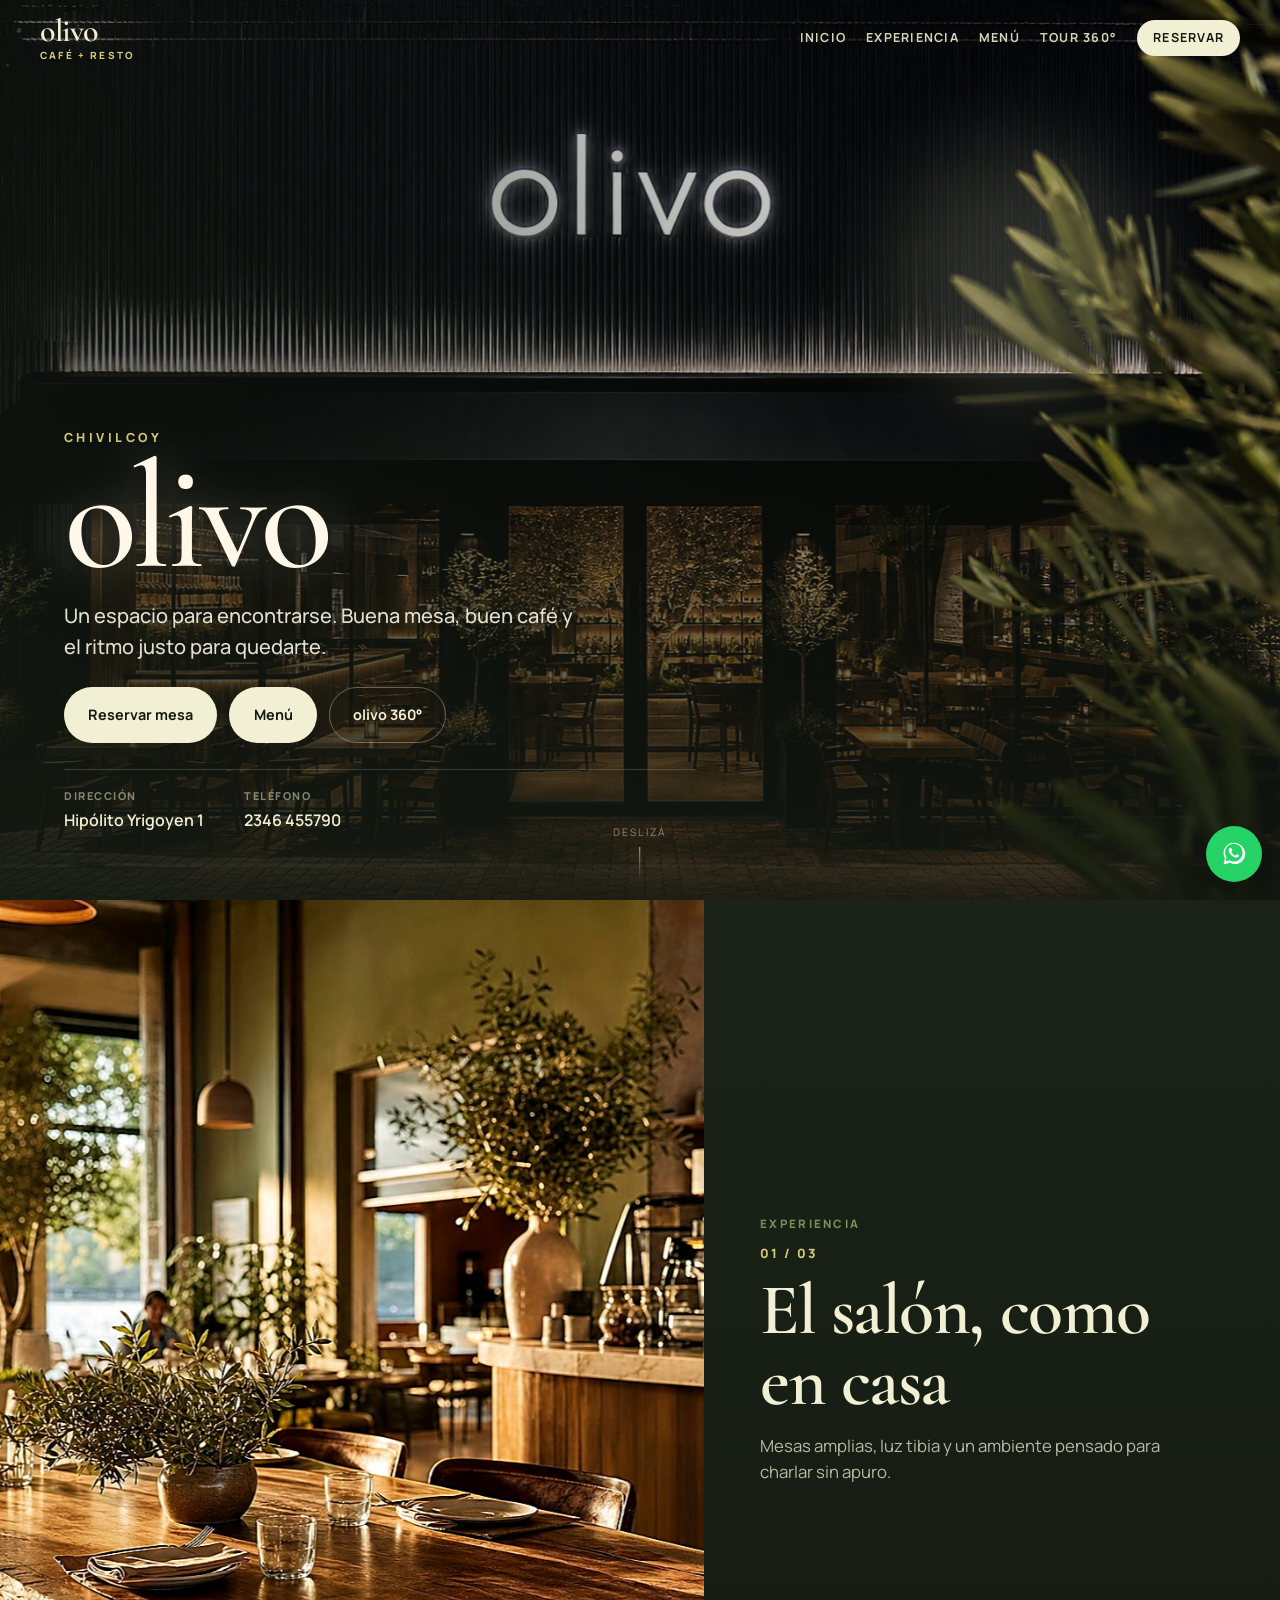
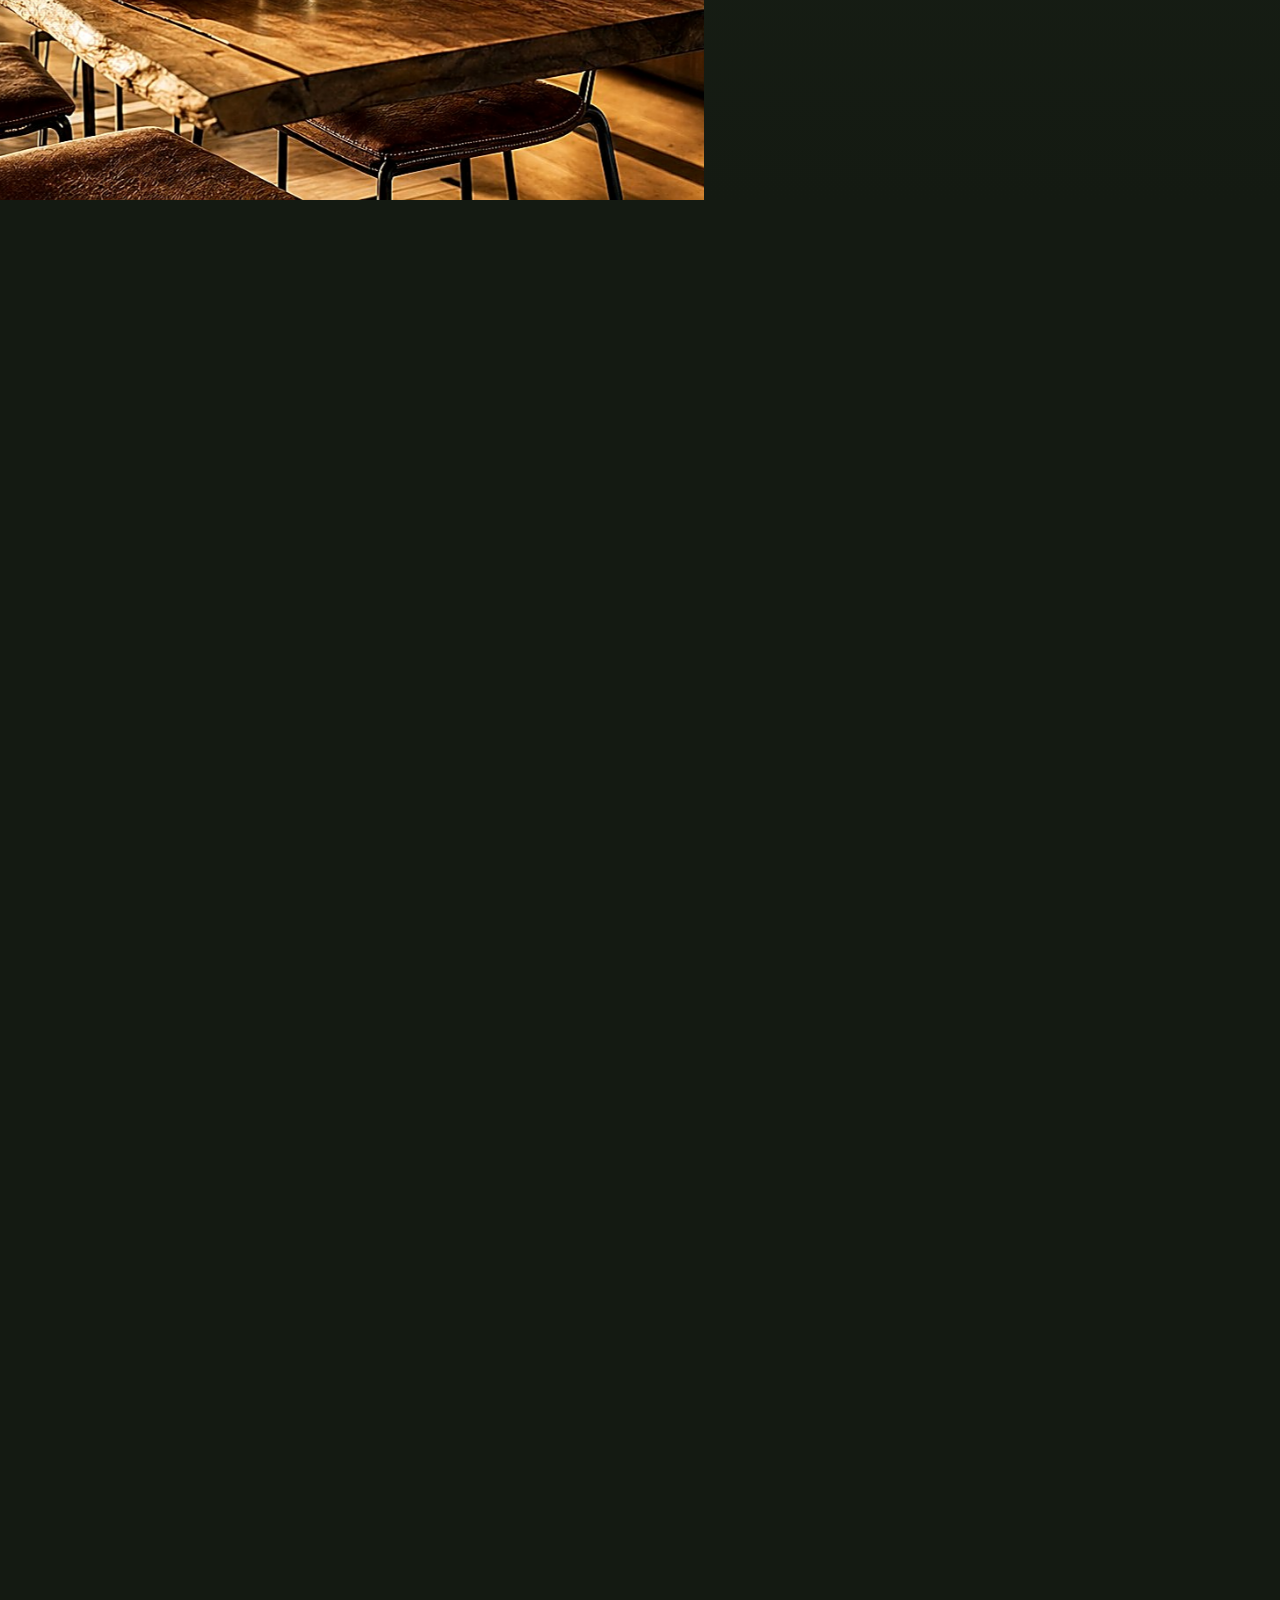
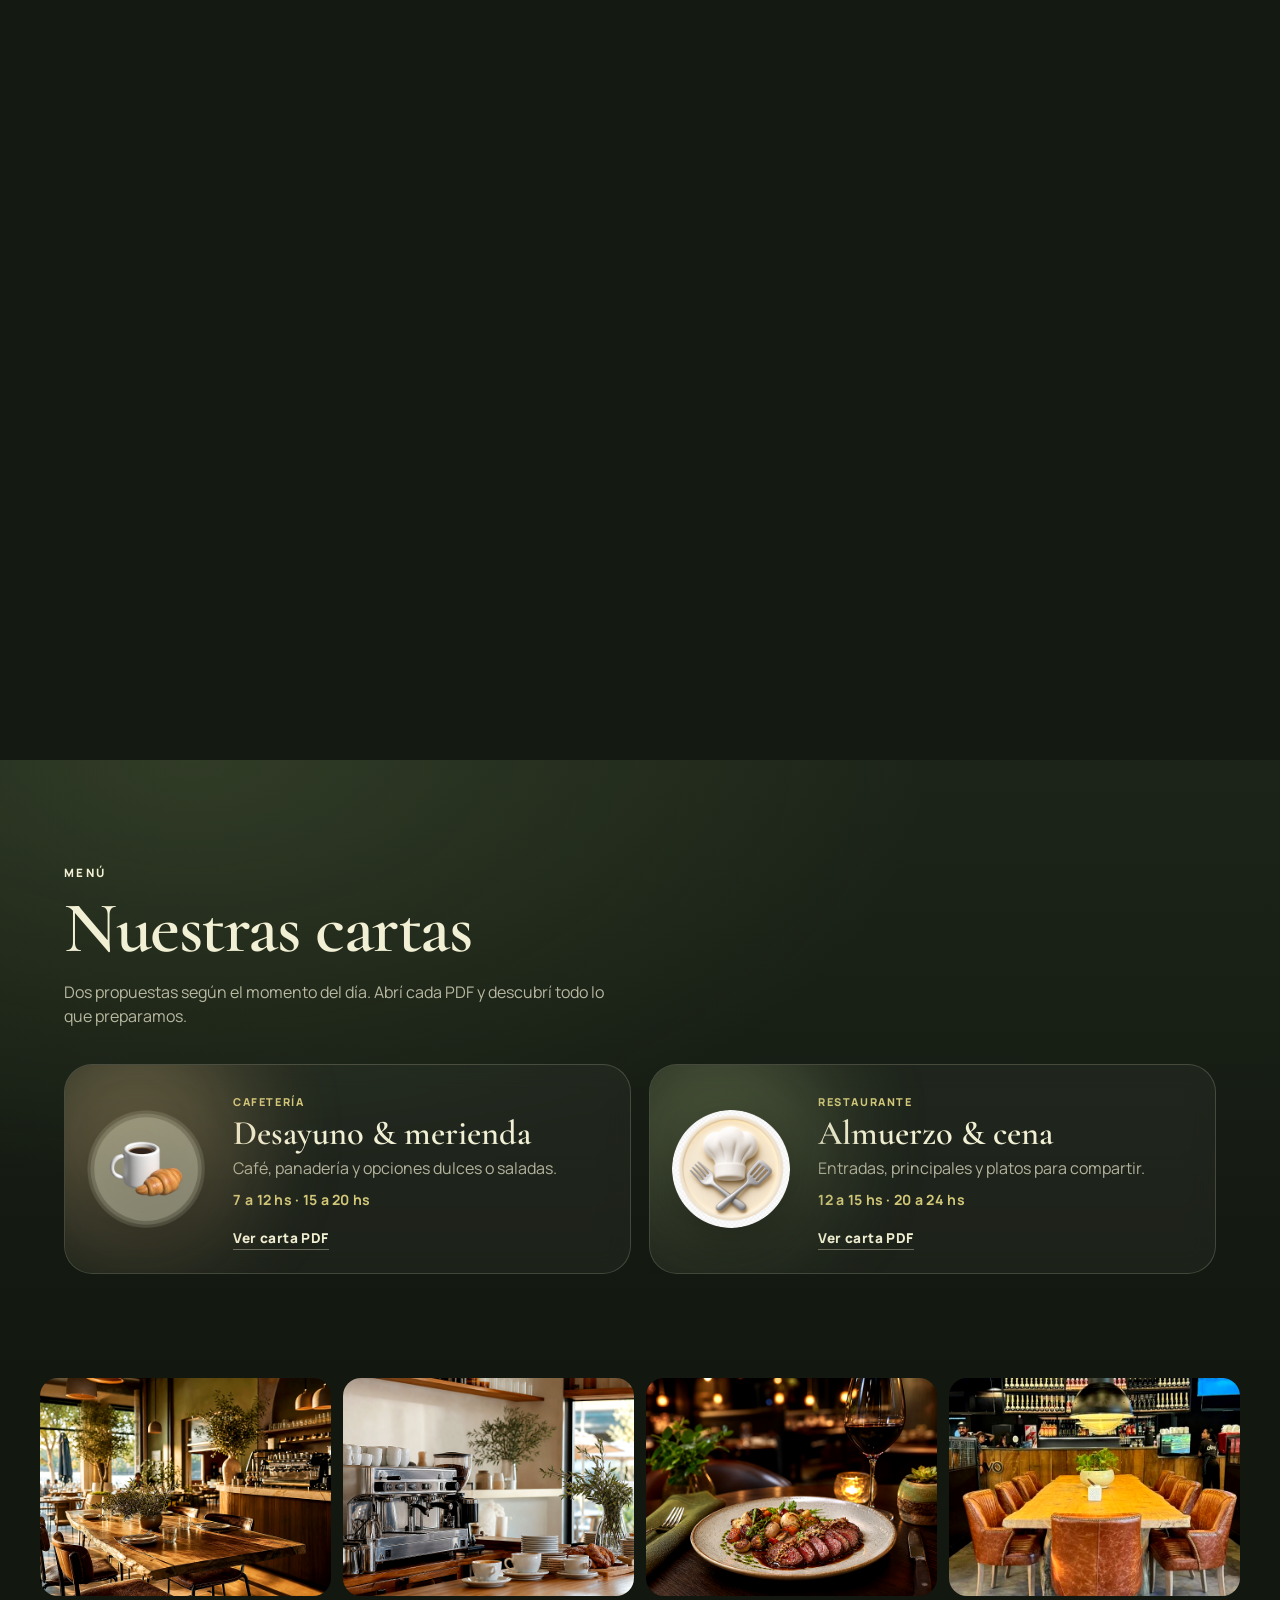
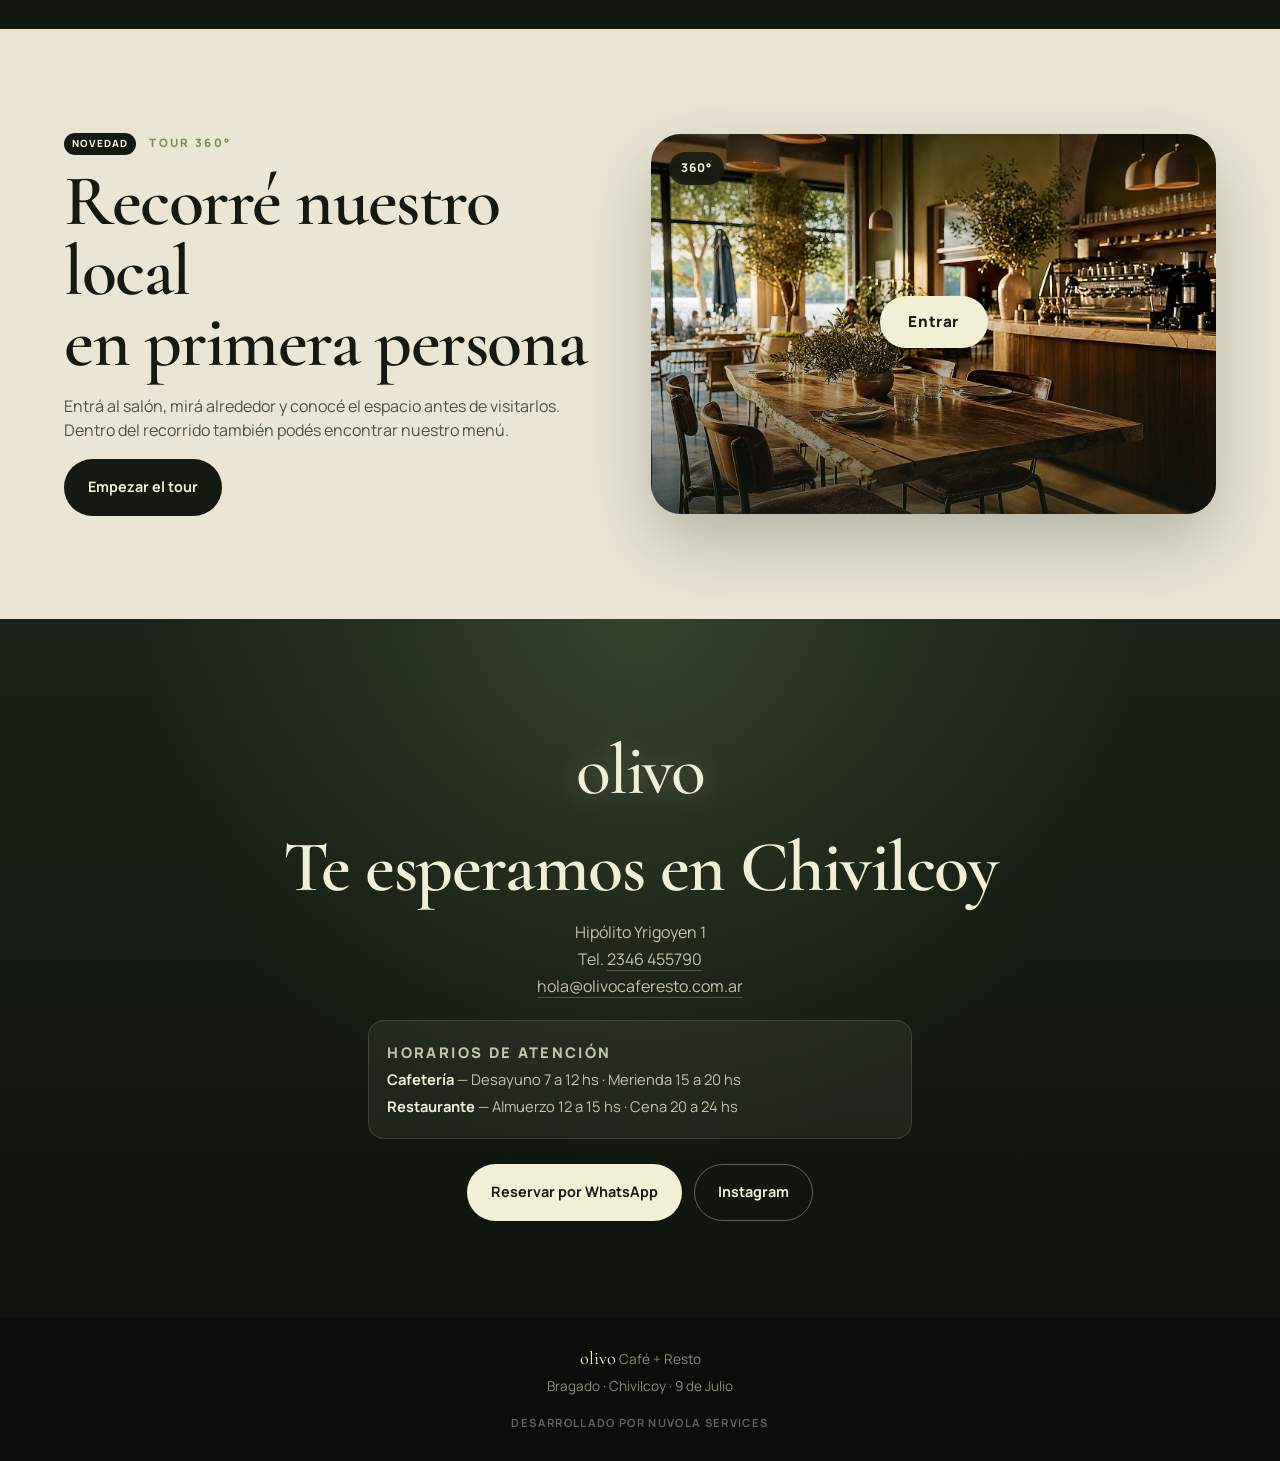
==== index.html @ 9d103469 "Initial Olivo Cafe Resto demo site with 360 tour. Co-authored-by: Cursor <cursoragent@cursor.com>" ====
<!DOCTYPE html>
<html lang="es">
<head>
  <meta charset="UTF-8" />
  <meta name="viewport" content="width=device-width, initial-scale=1.0" />
  <title>Olivo Café Resto · Chivilcoy</title>
  <meta name="description" content="Olivo Café Resto en Chivilcoy. Hipólito Yrigoyen 1. Reservá tu mesa y conocé el local." />
  <meta name="theme-color" content="#141a12" />
  <link rel="icon" type="image/svg+xml" href="./assets/img/logo.svg" />
  <link rel="preconnect" href="https://fonts.googleapis.com" />
  <link rel="preconnect" href="https://fonts.gstatic.com" crossorigin />
  <link href="https://fonts.googleapis.com/css2?family=Cormorant+Garamond:ital,wght@0,500;0,600;0,700;1,500&family=Manrope:wght@400;500;600;700;800&display=swap" rel="stylesheet" />
  <link rel="stylesheet" href="./assets/css/styles.css" />
</head>
<body>
  <div class="progress" id="scrollProgress" aria-hidden="true"><span></span></div>

  <header class="site-header" id="siteHeader">
    <a class="brand" href="#inicio" aria-label="Olivo inicio">
      <span class="brand__word">olivo</span>
      <span class="brand__sub">Café + Resto</span>
    </a>
    <button class="nav-toggle" id="navToggle" type="button" aria-label="Abrir menú" aria-expanded="false">
      <span></span><span></span><span></span>
    </button>
    <nav class="site-nav" id="siteNav" aria-label="Principal">
      <a href="#inicio">Inicio</a>
      <a href="#experiencia">Experiencia</a>
      <a href="#menu">Menú</a>
      <a href="./vr/?autostart=1">Tour 360°</a>
      <a class="nav-cta" href="#reserva">Reservar</a>
    </nav>
  </header>

  <main>
    <section class="hero" id="inicio">
      <div class="hero__stage" data-parallax-root>
        <div class="hero__media" data-depth="0.1">
          <img src="./assets/img/hero-v2.jpg" alt="Fachada de Olivo Café Resto de noche" width="1536" height="1024" />
        </div>
        <div class="hero__veil"></div>
        <div class="hero__orb hero__orb--1" data-depth="0.28" aria-hidden="true"></div>
      </div>

      <div class="hero__content">
        <p class="hero__branch reveal" data-reveal>Chivilcoy</p>
        <h1 class="hero__brand reveal" data-reveal>olivo</h1>
        <p class="hero__tagline reveal" data-reveal>
          Un espacio para encontrarse. Buena mesa, buen café y el ritmo justo para quedarte.
        </p>
        <div class="hero__actions reveal" data-reveal>
          <a class="btn btn--primary" href="#reserva">Reservar mesa</a>
          <a class="btn btn--primary" href="#menu">Menú</a>
          <a class="btn btn--ghost" href="./vr/?autostart=1">olivo 360°</a>
        </div>
        <dl class="hero__meta reveal" data-reveal>
          <div>
            <dt>Dirección</dt>
            <dd>Hipólito Yrigoyen 1</dd>
          </div>
          <div>
            <dt>Teléfono</dt>
            <dd><a href="tel:+542346455790">2346 455790</a></dd>
          </div>
        </dl>
      </div>

      <div class="hero__hint" aria-hidden="true"><span>Deslizá</span><i></i></div>
    </section>

    <section class="story" id="experiencia" aria-label="La experiencia Olivo">
      <div class="story__sticky">
        <div class="story__visual">
          <img src="./assets/img/exp-salon.jpg" alt="" class="story__img is-active" data-story-img data-slot="0" />
          <img src="./assets/img/exp-morning.jpg" alt="" class="story__img" data-story-img data-slot="1" />
          <img src="./assets/img/exp-dinner.jpg" alt="" class="story__img" data-story-img data-slot="2" />
          <div class="story__shade"></div>
        </div>
        <div class="story__copy">
          <p class="eyebrow">Experiencia</p>
          <p class="story__index" data-story-index>01 / 03</p>
          <h2 data-story-title>El salón, como en casa</h2>
          <p data-story-text>Mesas amplias, luz tibia y un ambiente pensado para charlar sin apuro.</p>
        </div>
      </div>

      <div class="story__panels">
        <article class="story__panel" data-story-panel
          data-title="El salón, como en casa"
          data-text="Mesas amplias, luz tibia y un ambiente pensado para charlar sin apuro."
          data-index="01 / 03"
          data-img="0">
          <img src="./assets/img/exp-salon.jpg" alt="Salón Olivo" loading="lazy" />
          <div>
            <h3>El salón, como en casa</h3>
            <p>Mesas amplias, luz tibia y un ambiente pensado para charlar sin apuro.</p>
          </div>
        </article>
        <article class="story__panel" data-story-panel
          data-title="Mañanas con aroma a café"
          data-text="Empezá el día con un espresso, medialunas y el ruido suave de la barra."
          data-index="02 / 03"
          data-img="1">
          <img src="./assets/img/exp-morning.jpg" alt="Barra de café Olivo" loading="lazy" />
          <div>
            <h3>Mañanas con aroma a café</h3>
            <p>Empezá el día con un espresso, medialunas y el ruido suave de la barra.</p>
          </div>
        </article>
        <article class="story__panel" data-story-panel
          data-title="Noches para quedarse"
          data-text="Cuando baja el sol, la mesa se pone más larga: platos, vino y buena compañía."
          data-index="03 / 03"
          data-img="2">
          <img src="./assets/img/exp-dinner.jpg" alt="Mesa de noche en Olivo" loading="lazy" />
          <div>
            <h3>Noches para quedarse</h3>
            <p>Cuando baja el sol, la mesa se pone más larga: platos, vino y buena compañía.</p>
          </div>
        </article>
      </div>
    </section>

    <section class="cartas reveal-scope" id="menu">
      <div class="cartas__intro reveal reveal--soft" data-reveal>
        <p class="eyebrow">Menú</p>
        <h2>Nuestras cartas</h2>
        <p>Dos propuestas según el momento del día. Abrí cada PDF y descubrí todo lo que preparamos.</p>
      </div>

      <div class="cartas__stage">
        <a class="carta carta--cafe reveal reveal--lift" data-reveal href="./assets/menu-cafeteria.pdf" target="_blank" rel="noopener">
          <div class="carta__glow" aria-hidden="true"></div>
          <img class="carta__icon" src="./assets/icons/breakfast.png" alt="" width="140" height="140" />
          <div class="carta__body">
            <span class="carta__tag">Cafetería</span>
            <h3>Desayuno &amp; merienda</h3>
            <p>Café, panadería y opciones dulces o saladas.</p>
            <p class="carta__hours">7 a 12 hs · 15 a 20 hs</p>
            <span class="carta__cta">Ver carta PDF</span>
          </div>
        </a>

        <a class="carta carta--resto reveal reveal--lift" data-reveal href="./assets/menu-restaurante.pdf" target="_blank" rel="noopener">
          <div class="carta__glow" aria-hidden="true"></div>
          <img class="carta__icon carta__icon--round" src="./assets/icons/kitchen.png" alt="" width="140" height="140" />
          <div class="carta__body">
            <span class="carta__tag">Restaurante</span>
            <h3>Almuerzo &amp; cena</h3>
            <p>Entradas, principales y platos para compartir.</p>
            <p class="carta__hours">12 a 15 hs · 20 a 24 hs</p>
            <span class="carta__cta">Ver carta PDF</span>
          </div>
        </a>
      </div>
    </section>

    <section class="gallery reveal reveal-scope" data-reveal aria-label="Ambientes Olivo">
      <div class="gallery__rail">
        <figure data-reveal-child><img src="./assets/img/exp-salon.jpg" alt="Salón Olivo" loading="lazy" /></figure>
        <figure data-reveal-child><img src="./assets/img/exp-morning.jpg" alt="Barra de café" loading="lazy" /></figure>
        <figure data-reveal-child><img src="./assets/img/exp-dinner.jpg" alt="Mesa de noche" loading="lazy" /></figure>
        <figure data-reveal-child><img src="./assets/img/interior.jpg" alt="Mesa central" loading="lazy" /></figure>
      </div>
    </section>

    <section class="portal reveal-scope" id="tour" aria-labelledby="portal-title">
      <div class="portal__rail">
        <div class="portal__panel reveal reveal--soft" data-reveal>
          <p class="eyebrow"><span class="eyebrow__new">Novedad</span> Tour 360°</p>
          <h2 id="portal-title">Recorré nuestro local<br />en primera persona</h2>
          <p>
            Entrá al salón, mirá alrededor y conocé el espacio antes de visitarlos.
            Dentro del recorrido también podés encontrar nuestro menú.
          </p>
          <a class="btn btn--dark" href="./vr/?autostart=1">Empezar el tour</a>
        </div>

        <a class="portal__screen reveal reveal--lift" data-reveal href="./vr/?autostart=1" aria-label="Recorrer el local en 360">
          <img src="./assets/img/exp-salon.jpg" alt="" />
          <div class="portal__overlay">
            <span class="portal__badge">360°</span>
            <span class="portal__play">Entrar</span>
          </div>
        </a>
      </div>
    </section>

    <section class="contact reveal-scope" id="reserva">
      <div class="contact__inner reveal reveal--lift" data-reveal>
        <p class="contact__brand">olivo</p>
        <h2>Te esperamos en Chivilcoy</h2>
        <p class="contact__addr">
          Hipólito Yrigoyen 1<br />
          Tel. <a href="tel:+542346455790">2346 455790</a><br />
          <a href="mailto:hola@olivocaferesto.com.ar">hola@olivocaferesto.com.ar</a>
        </p>
        <div class="contact__hours">
          <p class="contact__hours-title">Horarios de atención</p>
          <p><strong>Cafetería</strong> — Desayuno 7 a 12 hs · Merienda 15 a 20 hs</p>
          <p><strong>Restaurante</strong> — Almuerzo 12 a 15 hs · Cena 20 a 24 hs</p>
        </div>
        <div class="contact__actions">
          <a class="btn btn--primary" href="https://wa.me/5492346455790?text=Hola%20Olivo%2C%20quiero%20consultar%20por%20una%20reserva" target="_blank" rel="noopener">Reservar por WhatsApp</a>
          <a class="btn btn--ghost" href="https://www.instagram.com/olivo_cafe_resto" target="_blank" rel="noopener">Instagram</a>
        </div>
      </div>
    </section>
  </main>

  <footer class="site-footer">
    <p><span class="site-footer__brand">olivo</span> Café + Resto</p>
    <p>Bragado · Chivilcoy · 9 de Julio</p>
    <a class="site-footer__credit" href="https://www.nuvola.services" target="_blank" rel="noopener noreferrer">
      DESARROLLADO POR NUVOLA SERVICES
    </a>
  </footer>

  <a class="wa-float" href="https://wa.me/5492346455790?text=Hola%20Olivo%2C%20quiero%20consultar%20por%20una%20reserva" target="_blank" rel="noopener" aria-label="WhatsApp">
    <svg viewBox="0 0 32 32" aria-hidden="true"><path fill="currentColor" d="M16.1 3C9.5 3 4.1 8.3 4.1 14.9c0 2.1.6 4.1 1.6 5.9L4 28l7.4-1.9c1.7.9 3.6 1.4 5.6 1.4 6.6 0 11.9-5.3 11.9-11.9S22.7 3 16.1 3zm0 21.7c-1.8 0-3.5-.5-5-1.3l-.4-.2-4.4 1.1 1.2-4.3-.2-.4c-1-1.6-1.5-3.4-1.5-5.3 0-5.5 4.5-9.9 10-9.9s10 4.4 10 9.9-4.4 10.4-9.7 10.4zm5.5-7.4c-.3-.1-1.8-.9-2.1-1-.3-.1-.5-.2-.7.1-.2.3-.8 1-.9 1.2-.2.2-.3.2-.6.1-.3-.1-1.3-.5-2.4-1.5-.9-.8-1.5-1.8-1.7-2.1-.2-.3 0-.5.1-.6.1-.1.3-.3.4-.5.1-.2.2-.3.3-.5.1-.2 0-.4 0-.5 0-.1-.7-1.7-1-2.3-.2-.6-.5-.5-.7-.5h-.6c-.2 0-.5.1-.8.4-.3.3-1 1-1 2.4s1 2.8 1.2 3c.1.2 2 3.1 4.9 4.3.7.3 1.2.5 1.6.6.7.2 1.3.2 1.8.1.5-.1 1.8-.7 2-1.4.2-.7.2-1.3.2-1.4 0-.2-.2-.3-.5-.4z"/></svg>
  </a>

  <script src="./assets/js/main.js" defer></script>
</body>
</html>
---- assets/css/styles.css ----
:root {
  --olive-deep: #141a12;
  --olive-mid: #2a3524;
  --olive-leaf: #7a8f55;
  --sand: #f2f0d4;
  --sand-soft: #f7f4e6;
  --gold: #d4c97a;
  --ink: #10150e;
  --glow: rgba(242, 240, 212, 0.42);
  --font-display: "Cormorant Garamond", Georgia, serif;
  --font-ui: "Manrope", system-ui, sans-serif;
  --ease: cubic-bezier(0.22, 1, 0.36, 1);
  --header-h: 76px;
}

*, *::before, *::after { box-sizing: border-box; }
html { scroll-behavior: smooth; }

body {
  margin: 0;
  font-family: var(--font-ui);
  color: var(--ink);
  background: var(--olive-deep);
  line-height: 1.55;
  overflow-x: clip;
  -webkit-font-smoothing: antialiased;
}

img { max-width: 100%; display: block; }
a { color: inherit; text-decoration: none; }

.eyebrow {
  margin: 0 0 0.7rem;
  font-size: 0.72rem;
  font-weight: 800;
  letter-spacing: 0.2em;
  text-transform: uppercase;
  color: var(--olive-leaf);
}

h2 {
  margin: 0 0 1rem;
  font-family: var(--font-display);
  font-weight: 600;
  font-size: clamp(2.5rem, 6vw, 4.5rem);
  line-height: 0.98;
  letter-spacing: -0.02em;
}

.progress {
  position: fixed; top: 0; left: 0; right: 0;
  height: 3px; z-index: 70; pointer-events: none;
}
.progress span {
  display: block; height: 100%; width: 0%;
  background: linear-gradient(90deg, var(--sand), var(--gold), var(--olive-leaf));
}

/* Header */
.site-header {
  position: fixed; inset: 0 0 auto; z-index: 60;
  display: flex; align-items: center; justify-content: space-between;
  height: var(--header-h);
  padding: 0 clamp(1rem, 4vw, 2.5rem);
  background: transparent;
  transition: background .35s var(--ease), backdrop-filter .35s var(--ease), box-shadow .35s var(--ease);
}
.site-header.is-scrolled {
  background: rgba(20, 26, 18, 0.82);
  backdrop-filter: blur(18px);
  box-shadow: 0 12px 40px rgba(0,0,0,.28);
}

.brand {
  display: flex;
  flex-direction: column;
  line-height: 1;
  gap: 0.2rem;
}
.brand__word {
  font-family: var(--font-display);
  font-size: 2rem;
  font-weight: 600;
  letter-spacing: -0.03em;
  color: var(--sand);
  text-shadow: 0 0 24px rgba(242, 240, 212, 0.35);
}
.brand__sub {
  font-size: 0.62rem;
  font-weight: 800;
  letter-spacing: 0.22em;
  text-transform: uppercase;
  color: var(--gold);
}

.brand__logo {
  height: 52px;
  width: auto;
  filter: drop-shadow(0 2px 10px rgba(0,0,0,.35));
}

.site-nav { display: flex; align-items: center; gap: 1.25rem; }
.site-nav a {
  font-size: .78rem; font-weight: 700; letter-spacing: .1em;
  text-transform: uppercase; color: var(--sand); opacity: .88;
  transition: opacity .2s;
}
.site-nav a:hover { opacity: 1; }
.nav-cta {
  padding: .55rem 1rem !important;
  border-radius: 999px;
  background: var(--sand);
  color: var(--olive-deep) !important;
  opacity: 1 !important;
}
.nav-cta:hover { background: #fff6d8; }

.nav-toggle {
  display: none; width: 42px; height: 42px; border: 0; background: transparent;
  cursor: pointer; flex-direction: column; justify-content: center; gap: 6px; padding: 0;
}
.nav-toggle span { display: block; height: 2px; width: 22px; background: var(--sand); margin-inline: auto; }

/* Buttons */
.btn {
  display: inline-flex; align-items: center; justify-content: center;
  gap: .5rem; padding: 1rem 1.45rem; border-radius: 999px;
  font-family: var(--font-ui); font-size: .9rem; font-weight: 700;
  border: 1px solid transparent;
  transition: transform .3s var(--ease), background .3s, border-color .3s, color .3s;
}
.btn:hover { transform: translateY(-3px); }
.btn--primary { background: var(--sand); color: var(--olive-deep); }
.btn--primary:hover { background: #fff8df; }
.btn--dark { background: var(--olive-deep); color: var(--sand); }
.btn--dark:hover { background: #1f291c; }
.btn--ghost {
  background: transparent; color: var(--sand);
  border-color: rgba(242, 240, 212, .35);
}
.btn--ghost:hover { background: rgba(242, 240, 212, .1); }

/* 3D rise-from-bottom reveals */
.reveal-scope {
  perspective: 1200px;
  perspective-origin: 50% 80%;
}

.reveal {
  opacity: 0;
  transform: translate3d(0, 64px, -40px) rotateX(12deg) scale(0.96);
  transform-origin: center bottom;
  transform-style: preserve-3d;
  transition:
    opacity 0.85s var(--ease),
    transform 0.95s var(--ease);
  transition-delay: var(--reveal-delay, 0ms);
  will-change: opacity, transform;
}

.reveal.is-in {
  opacity: 1;
  transform: translate3d(0, 0, 0) rotateX(0deg) scale(1);
}

.reveal--soft {
  transform: translate3d(0, 40px, -20px) rotateX(8deg);
}

.reveal--lift {
  transform: translate3d(0, 80px, -60px) rotateX(16deg) scale(0.94);
}

.gallery__rail figure {
  opacity: 0;
  transform: translate3d(0, 48px, -30px) rotateX(10deg);
  transform-origin: center bottom;
  transition:
    opacity 0.7s var(--ease),
    transform 0.85s var(--ease);
  transition-delay: var(--reveal-delay, 0ms);
}

.gallery.is-in .gallery__rail figure,
.gallery__rail figure.is-in {
  opacity: 1;
  transform: translate3d(0, 0, 0) rotateX(0);
}

/* Hero */
.hero {
  position: relative; min-height: 100svh;
  display: grid; align-items: end; color: var(--sand);
}
.hero__stage { position: absolute; inset: 0; overflow: hidden; }
.hero__media { position: absolute; inset: -6%; will-change: transform; }
.hero__media img {
  width: 100%; height: 100%; object-fit: cover;
  object-position: center 40%;
  filter: none;
}
.hero__veil {
  position: absolute; inset: 0;
  background:
    linear-gradient(180deg, rgba(20,26,18,.08) 0%, rgba(20,26,18,.22) 45%, rgba(20,26,18,.88) 100%),
    linear-gradient(90deg, rgba(20,26,18,.55) 0%, rgba(20,26,18,.15) 55%, transparent 100%);
}
.hero__brand {
  margin: 0;
  font-family: var(--font-display);
  font-size: clamp(5.2rem, 17vw, 9.5rem);
  font-weight: 500; line-height: .86; letter-spacing: -.04em;
  color: #fff8e8;
  text-shadow: 0 2px 24px rgba(0,0,0,.55), 0 0 48px var(--glow);
  animation: brandBreath 4s ease-in-out infinite alternate;
}
.hero__grain { display: none; }
.hero__orb {
  position: absolute; border-radius: 50%; filter: blur(48px); pointer-events: none; will-change: transform;
}
.hero__orb--1 { width: 260px; height: 260px; right: 10%; top: 16%; background: rgba(242,240,212,.16); }
.hero__orb--2 { width: 180px; height: 180px; left: 8%; bottom: 24%; background: rgba(122,143,85,.2); }

.hero__content {
  position: relative; z-index: 2;
  padding: clamp(5.5rem, 12vh, 8rem) clamp(1.25rem, 5vw, 4rem) 4.2rem;
  max-width: 760px;
}
.hero__branch {
  margin: 0 0 .35rem;
  font-size: .78rem; font-weight: 800; letter-spacing: .28em; text-transform: uppercase;
  color: var(--gold);
}
.hero__tagline {
  margin: 1rem 0 1.6rem;
  max-width: 32rem;
  font-size: clamp(1.05rem, 2.1vw, 1.25rem);
  color: rgba(247,245,232,.9);
  font-weight: 500;
}
.hero__actions { display: flex; flex-wrap: wrap; gap: .75rem; margin-bottom: 1.6rem; }
.hero__meta {
  display: flex; flex-wrap: wrap; gap: 1.5rem 2.5rem;
  margin: 0; padding-top: 1.1rem;
  border-top: 1px solid rgba(242,240,212,.18);
}
.hero__meta dt {
  font-size: .68rem; font-weight: 800; letter-spacing: .14em;
  text-transform: uppercase; color: rgba(242,240,212,.5); margin-bottom: .2rem;
}
.hero__meta dd { margin: 0; font-weight: 600; color: var(--sand); }
.hero__meta a:hover { color: var(--gold); }

.hero__hint {
  position: absolute; bottom: 1.2rem; left: 50%; transform: translateX(-50%);
  display: flex; flex-direction: column; align-items: center; gap: .4rem;
  font-size: .65rem; letter-spacing: .2em; text-transform: uppercase;
  color: rgba(242,240,212,.5); z-index: 2;
}
.hero__hint i {
  width: 1px; height: 34px;
  background: linear-gradient(180deg, rgba(242,240,212,.7), transparent);
  animation: drip 1.8s var(--ease) infinite;
}

/* Story */
.story { position: relative; background: var(--olive-deep); color: var(--sand); }
.story__sticky {
  position: sticky; top: 0; height: 100svh;
  display: grid; grid-template-columns: 1.1fr .9fr; overflow: hidden;
}
.story__visual { position: relative; overflow: hidden; min-height: 100%; }
.story__visual::before {
  content: "";
  display: block;
  padding-bottom: 0;
}
.story__img {
  position: absolute;
  inset: 0;
  width: 100%; height: 100%; object-fit: cover;
  transform: scale(1.08);
  opacity: 0;
  transition: opacity 0.55s var(--ease), transform 1.1s var(--ease);
  will-change: opacity, transform;
}
.story__img.is-active {
  opacity: 1;
  transform: scale(1);
  z-index: 1;
}
.story__shade {
  position: absolute; inset: 0;
  background: linear-gradient(90deg, transparent 35%, rgba(20,26,18,.62) 100%);
}
.story__copy {
  display: flex; flex-direction: column; justify-content: center;
  padding: clamp(1.5rem, 5vw, 3.5rem);
  background: linear-gradient(180deg, #1b2318, var(--olive-deep));
}
.story__index {
  margin: 0 0 .7rem; font-size: .8rem; font-weight: 800;
  letter-spacing: .16em; color: var(--gold);
}
.story__copy h2 { color: var(--sand); }
.story__copy p:last-child {
  margin: 0; max-width: 28rem; color: rgba(242,240,212,.74); font-size: 1.05rem;
}
.story__copy.is-swap h2,
.story__copy.is-swap p:last-child { opacity: 0; transform: translateY(10px); }
.story__copy h2,
.story__copy p:last-child { transition: opacity .3s var(--ease), transform .3s var(--ease); }
.story__panels {
  height: 240vh;
}
.story__panel {
  /* desktop: only used as scroll markers / data source */
  position: absolute;
  width: 1px; height: 1px;
  overflow: hidden;
  clip: rect(0 0 0 0);
}

/* Cartas */
.cartas {
  padding: clamp(4rem, 9vw, 6.5rem) clamp(1.25rem, 5vw, 4rem);
  background:
    radial-gradient(ellipse at 15% 0%, rgba(122,143,85,.22), transparent 48%),
    linear-gradient(180deg, #1c2419, #12170f);
  color: var(--sand);
}
.cartas__intro { max-width: 38rem; margin-bottom: 2.2rem; }
.cartas__intro .eyebrow, .cartas__intro h2 { color: var(--sand); }
.cartas__intro p { color: rgba(242,240,212,.72); max-width: 34rem; }

.cartas__stage {
  display: grid; grid-template-columns: 1fr 1fr; gap: 1.15rem; perspective: 1400px;
}
.carta {
  position: relative;
  display: grid; grid-template-columns: 130px 1fr; gap: 1rem; align-items: center;
  min-height: 210px; padding: 1.4rem;
  border-radius: 28px;
  border: 1px solid rgba(242,240,212,.18);
  background: rgba(255,255,255,.04);
  backdrop-filter: blur(12px);
  overflow: hidden; transform-style: preserve-3d;
  transition: transform .45s var(--ease), border-color .3s, background .3s;
}
.carta:hover {
  border-color: rgba(242,240,212,.42);
  background: rgba(255,255,255,.07);
}
.carta__glow {
  position: absolute; width: 220px; height: 220px; border-radius: 50%;
  filter: blur(50px); opacity: .38; left: -40px; top: -40px; pointer-events: none;
}
.carta--cafe .carta__glow { background: #c4a574; }
.carta--resto .carta__glow { background: #8fa06a; }
.carta__icon {
  width: 118px; height: auto;
  filter: drop-shadow(0 16px 28px rgba(0,0,0,.45));
  transform: translateZ(40px);
  animation: floaty 4.4s ease-in-out infinite;
}
.carta__icon--round {
  width: 118px;
  height: 118px;
  object-fit: cover;
  border-radius: 50%;
  background: rgba(242, 240, 212, 0.12);
}
.carta:hover .carta__icon { transform: translateZ(55px) scale(1.05); }
.carta__tag {
  display: inline-block; margin-bottom: .35rem;
  font-size: .68rem; font-weight: 800; letter-spacing: .14em;
  text-transform: uppercase; color: var(--gold);
}
.carta h3 {
  margin: 0 0 .3rem; font-family: var(--font-display);
  font-size: 2.15rem; font-weight: 600; line-height: 1;
}
.carta p { margin: 0 0 .55rem; color: rgba(242,240,212,.7); }
.carta__hours {
  margin: 0 0 0.9rem !important;
  font-size: 0.88rem;
  font-weight: 700;
  color: var(--gold) !important;
  letter-spacing: 0.02em;
}
.carta__cta {
  font-size: .85rem; font-weight: 800; letter-spacing: .03em;
  color: var(--sand);
  border-bottom: 1px solid rgba(242,240,212,.35);
  padding-bottom: 2px;
}

/* Gallery */
.gallery {
  padding: 0 0 clamp(1rem, 3vw, 2rem);
  background: #12170f;
  overflow: hidden;
}
.gallery__rail {
  display: grid;
  grid-auto-flow: column;
  grid-auto-columns: minmax(260px, 28vw);
  gap: .75rem;
  padding: 0 clamp(1rem, 4vw, 2.5rem);
  overflow-x: auto;
  scroll-snap-type: x mandatory;
  scrollbar-width: none;
}
.gallery__rail::-webkit-scrollbar { display: none; }
.gallery figure {
  margin: 0; scroll-snap-align: start;
  border-radius: 18px; overflow: hidden;
  aspect-ratio: 4/3;
}
.gallery img {
  width: 100%; height: 100%; object-fit: cover;
  filter: saturate(1.05) contrast(1.04);
  transition: transform .7s var(--ease);
}
.gallery figure:hover img { transform: scale(1.05); }

/* Horarios */
.horarios {
  padding: clamp(3.5rem, 8vw, 5.5rem) clamp(1.25rem, 5vw, 4rem);
  background: var(--sand-soft);
  color: var(--olive-deep);
}
.horarios .eyebrow { color: var(--olive-leaf); }
.horarios h2 { color: var(--olive-deep); }
.horarios__inner {
  max-width: 980px;
  margin: 0 auto;
  display: grid;
  grid-template-columns: 0.9fr 1.1fr;
  gap: clamp(1.5rem, 4vw, 3rem);
  align-items: center;
}
.horarios__intro p:last-child {
  margin: 0;
  color: rgba(20, 26, 18, 0.7);
  max-width: 28rem;
}
.horarios__grid {
  display: grid;
  grid-template-columns: 1fr 1fr;
  gap: 1rem;
}
.horario-card {
  padding: 1.4rem 1.3rem;
  border-radius: 22px;
  background: #fff;
  border: 1px solid rgba(20, 26, 18, 0.08);
  box-shadow: 0 12px 32px rgba(20, 26, 18, 0.06);
}
.horario-card__icon {
  display: block;
  width: 72px;
  height: 72px;
  object-fit: contain;
  margin: 0 0 0.85rem;
  filter: drop-shadow(0 8px 16px rgba(20, 26, 18, 0.12));
}
.horario-card:last-child .horario-card__icon {
  border-radius: 50%;
  object-fit: cover;
  background: rgba(47, 61, 40, 0.06);
}
.horario-card__label {
  margin: 0 0 0.85rem;
  font-size: 0.7rem;
  font-weight: 800;
  letter-spacing: 0.16em;
  text-transform: uppercase;
  color: var(--olive-leaf);
}
.horario-card h3 {
  margin: 0 0 0.2rem;
  font-family: var(--font-display);
  font-size: 1.45rem;
  font-weight: 600;
  color: var(--olive-deep);
}
.horario-card h3 + .horario-card__time + h3 {
  margin-top: 1rem;
}
.horario-card__time {
  margin: 0;
  font-size: 1.05rem;
  font-weight: 700;
  color: rgba(20, 26, 18, 0.72);
}

.eyebrow__new {
  display: inline-block;
  margin-right: 0.55rem;
  padding: 0.2rem 0.5rem;
  border-radius: 999px;
  background: var(--olive-deep);
  color: var(--sand);
  font-size: 0.62rem;
  letter-spacing: 0.12em;
}

/* Portal */
.portal {
  padding: clamp(4rem, 9vw, 6.5rem) clamp(1.25rem, 5vw, 4rem);
  background: #ebe6d4;
  color: var(--olive-deep);
}
.portal .eyebrow { color: var(--olive-leaf); }
.portal h2 { color: var(--olive-deep); }
.portal__rail {
  display: grid; grid-template-columns: 1fr 1.05fr;
  gap: clamp(1.5rem, 4vw, 3rem); align-items: center;
}
.portal__panel p { color: rgba(20,26,18,.72); max-width: 34rem; }
.portal__list {
  margin: 1rem 0 1.4rem; padding: 0; list-style: none;
  display: grid; gap: .55rem;
}
.portal__list li {
  position: relative; padding-left: 1.2rem;
  font-weight: 600; color: rgba(20,26,18,.82);
}
.portal__list li::before {
  content: ""; position: absolute; left: 0; top: .55em;
  width: .45rem; height: .45rem; border-radius: 50%; background: var(--olive-leaf);
}

.portal__screen {
  position: relative; display: block; border-radius: 30px; overflow: hidden;
  min-height: 360px;
  box-shadow: 0 28px 70px rgba(20,26,18,.25);
  transform: perspective(1200px) rotateY(-5deg) rotateX(2deg);
  transition: transform .6s var(--ease);
}
.portal__screen:hover { transform: perspective(1200px) rotateY(0) rotateX(0) scale(1.01); }
.portal__screen img { width: 100%; height: 100%; min-height: 380px; object-fit: cover; }
.portal__overlay {
  position: absolute;
  inset: 0;
  display: flex;
  flex-direction: column;
  align-items: flex-start;
  justify-content: space-between;
  padding: 1.1rem;
  background:
    linear-gradient(180deg, rgba(20,26,18,.35) 0%, transparent 42%, rgba(20,26,18,.72) 100%);
}
.portal__badge {
  background: rgba(20,26,18,.85);
  color: var(--sand);
  font-size: .75rem; font-weight: 800; letter-spacing: .1em;
  padding: .45rem .75rem; border-radius: 999px;
  backdrop-filter: blur(8px);
}
.portal__play {
  align-self: center;
  margin-bottom: 28%;
  display: inline-flex;
  align-items: center;
  justify-content: center;
  min-width: 108px;
  padding: .9rem 1.4rem;
  border-radius: 999px;
  background: var(--sand);
  color: var(--olive-deep);
  font-size: .95rem;
  font-weight: 800;
  letter-spacing: .04em;
  box-shadow: 0 14px 40px rgba(0,0,0,.35);
  transition: transform .3s var(--ease);
}
.portal__screen:hover .portal__play { transform: scale(1.05); }

/* Contact */
.contact {
  padding: clamp(4rem, 9vw, 6rem) clamp(1.25rem, 5vw, 4rem);
  background:
    radial-gradient(ellipse at 50% 0%, rgba(122,143,85,.28), transparent 55%),
    linear-gradient(180deg, #1b2318, #0e130c);
  color: var(--sand); text-align: center;
}
.contact__logo { display: none; }
.contact__brand {
  margin: 0 0 0.35rem;
  font-family: var(--font-display);
  font-size: clamp(3rem, 8vw, 4.5rem);
  font-weight: 500;
  letter-spacing: -0.03em;
  color: var(--sand);
  text-shadow: 0 0 30px rgba(242, 240, 212, 0.3);
}
.contact h2 { color: var(--sand); }
.contact__addr {
  margin: 0 0 1.25rem; color: rgba(242,240,212,.78); line-height: 1.7;
}
.contact__addr a { border-bottom: 1px solid rgba(242,240,212,.25); }
.contact__addr a:hover { color: var(--gold); }
.contact__hours {
  max-width: 34rem;
  margin: 0 auto 1.6rem;
  padding: 1rem 1.15rem;
  border-radius: 16px;
  background: rgba(242, 240, 212, 0.06);
  border: 1px solid rgba(242, 240, 212, 0.14);
  text-align: left;
}
.contact__hours-title {
  margin: 0 0 0.55rem;
  font-size: 0.7rem;
  font-weight: 800;
  letter-spacing: 0.16em;
  text-transform: uppercase;
  color: var(--gold);
}
.contact__hours p {
  margin: 0.25rem 0;
  color: rgba(242, 240, 212, 0.78);
  font-size: 0.92rem;
}
.contact__hours strong { color: var(--sand); font-weight: 700; }
.contact__actions {
  display: flex; flex-wrap: wrap; justify-content: center; gap: .75rem;
}

.site-footer {
  padding: 1.5rem clamp(1.25rem, 5vw, 4rem) 1.75rem;
  background: #0a0d09; color: rgba(242,240,212,.55);
  text-align: center; font-size: .85rem;
}
.site-footer p { margin: .2rem 0; }
.site-footer__brand {
  font-family: var(--font-display); font-size: 1.15rem; color: var(--sand);
}
.site-footer__credit {
  display: inline-block;
  margin-top: 0.85rem;
  font-size: 0.7rem;
  font-weight: 700;
  letter-spacing: 0.12em;
  text-transform: uppercase;
  color: rgba(242, 240, 212, 0.38);
  border-bottom: 1px solid transparent;
  transition: color 0.2s ease, border-color 0.2s ease;
}
.site-footer__credit:hover {
  color: rgba(242, 240, 212, 0.75);
  border-bottom-color: rgba(242, 240, 212, 0.35);
}

.wa-float {
  position: fixed; right: 1.1rem; bottom: 1.1rem; z-index: 55;
  width: 56px; height: 56px; border-radius: 50%;
  display: grid; place-items: center;
  background: #25d366; color: #fff;
  box-shadow: 0 12px 30px rgba(0,0,0,.3);
  transition: transform .25s var(--ease);
}
.wa-float:hover { transform: scale(1.06); }
.wa-float svg { width: 28px; height: 28px; }

@keyframes brandBreath {
  from { text-shadow: 0 0 22px rgba(242,240,212,.22); }
  to { text-shadow: 0 0 54px rgba(242,240,212,.55); }
}
@keyframes drip {
  0% { transform: scaleY(.3); opacity: 0; }
  40% { opacity: 1; }
  100% { transform: scaleY(1); opacity: 0; }
}
@keyframes floaty {
  0%, 100% { transform: translateY(0) rotate(-2deg); }
  50% { transform: translateY(-10px) rotate(2deg); }
}

@media (max-width: 960px) {
  .story__sticky,
  .cartas__stage,
  .portal__rail,
  .horarios__inner {
    grid-template-columns: 1fr;
  }

  .horarios__grid {
    grid-template-columns: 1fr;
  }

  .story {
    background: #12170f;
  }

  .story__sticky {
    height: auto;
    position: relative;
    display: block;
  }

  .story__visual {
    display: none;
  }

  .story__copy {
    display: none;
  }

  .story__panels {
    display: grid;
    position: relative;
    height: auto;
    gap: 1.25rem;
    padding: clamp(3rem, 8vw, 4.5rem) clamp(1.25rem, 5vw, 4rem);
  }

  .story__panel {
    position: static;
    width: auto; height: auto;
    overflow: visible;
    clip: auto;
    display: grid;
    gap: 0.85rem;
    color: var(--sand);
  }

  .story__panel img {
    width: 100%;
    aspect-ratio: 16 / 10;
    object-fit: cover;
    border-radius: 18px;
  }

  .story__panel h3 {
    margin: 0 0 0.35rem;
    font-family: var(--font-display);
    font-size: 1.7rem;
    font-weight: 600;
  }

  .story__panel p {
    margin: 0;
    color: rgba(242, 240, 212, 0.72);
  }

  .story__panel::before,
  .story__panel::after {
    content: none;
  }

  .carta { grid-template-columns: 100px 1fr; }
  .carta__icon { width: 88px; }
  .portal__screen { transform: none; min-height: 280px; }
  .portal__play { margin-bottom: 18%; }
  .nav-toggle { display: flex; }
  .site-nav {
    position: absolute; top: 100%; left: 0; right: 0;
    flex-direction: column; align-items: stretch; gap: 0;
    padding: .5rem 0 1rem;
    background: rgba(20,26,18,.96);
    border-bottom: 1px solid rgba(242,240,212,.12);
    opacity: 0; pointer-events: none; transform: translateY(-6px);
    transition: opacity .25s var(--ease), transform .25s var(--ease);
  }
  .site-nav.is-open { opacity: 1; pointer-events: auto; transform: none; }
  .site-nav a { padding: .85rem 1.25rem; }
  .nav-cta { margin: .4rem 1.25rem 0; text-align: center; }
}

@media (max-width: 600px) {
  .brand__logo { height: 44px; }
  .carta { grid-template-columns: 1fr; }
  .hero__meta { gap: 1rem 1.5rem; }
  .portal__play { margin-bottom: 22%; }
}

@media (prefers-reduced-motion: reduce) {
  *, *::before, *::after {
    animation: none !important; transition: none !important; scroll-behavior: auto !important;
  }
  .reveal,
  .reveal--soft,
  .reveal--lift,
  .gallery__rail figure {
    opacity: 1 !important;
    transform: none !important;
  }
}
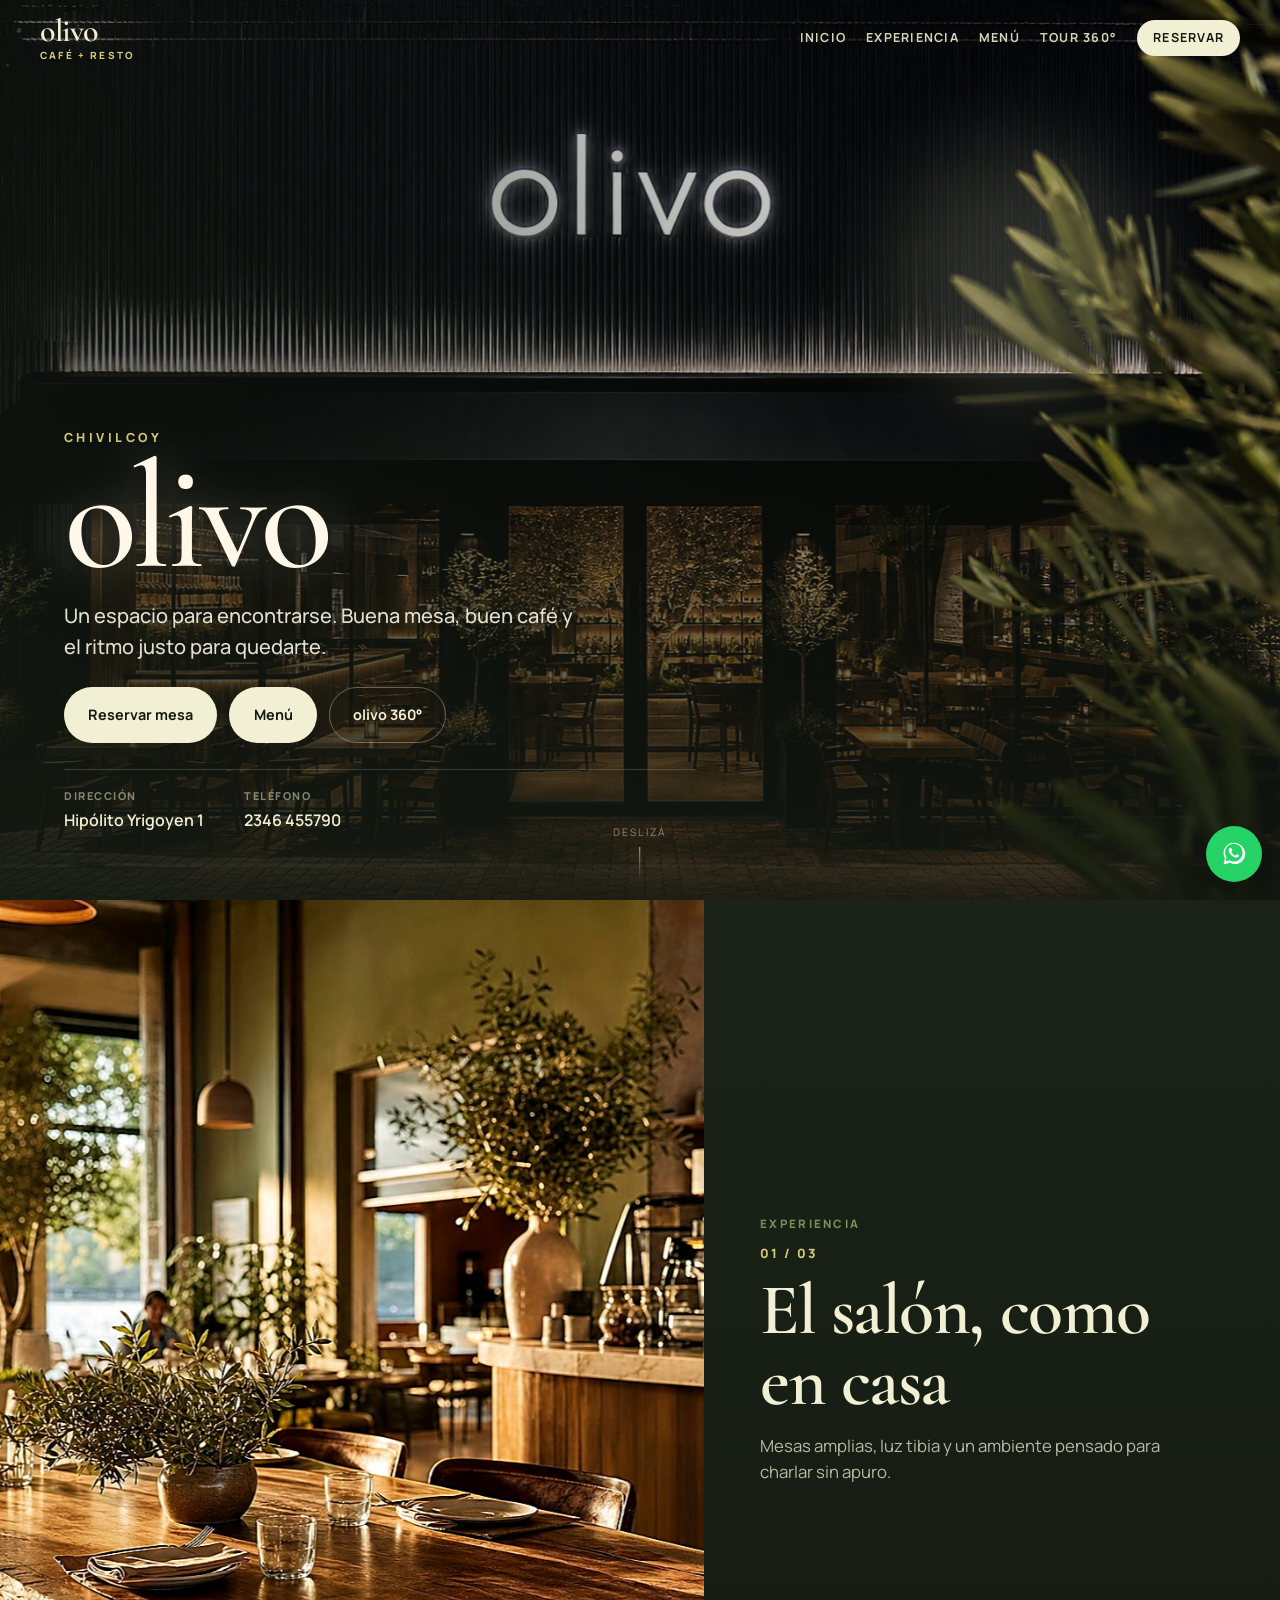
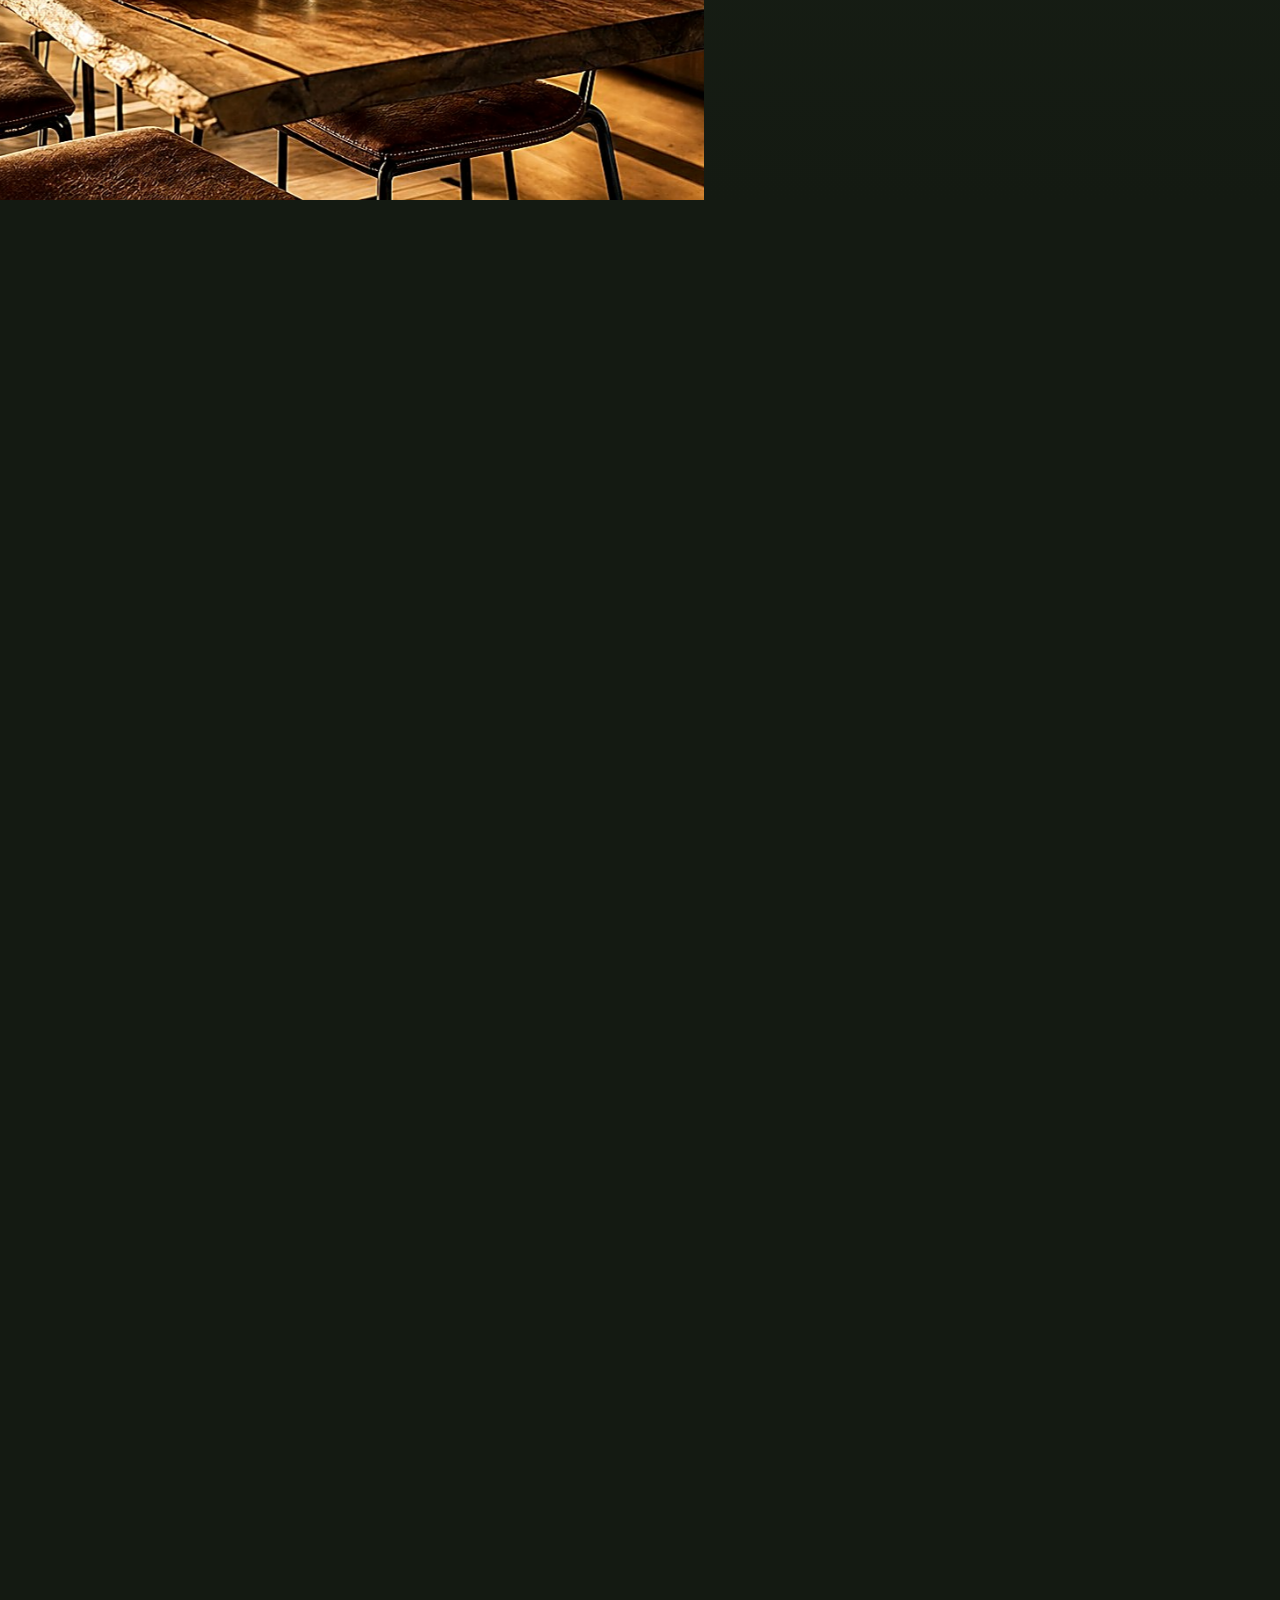
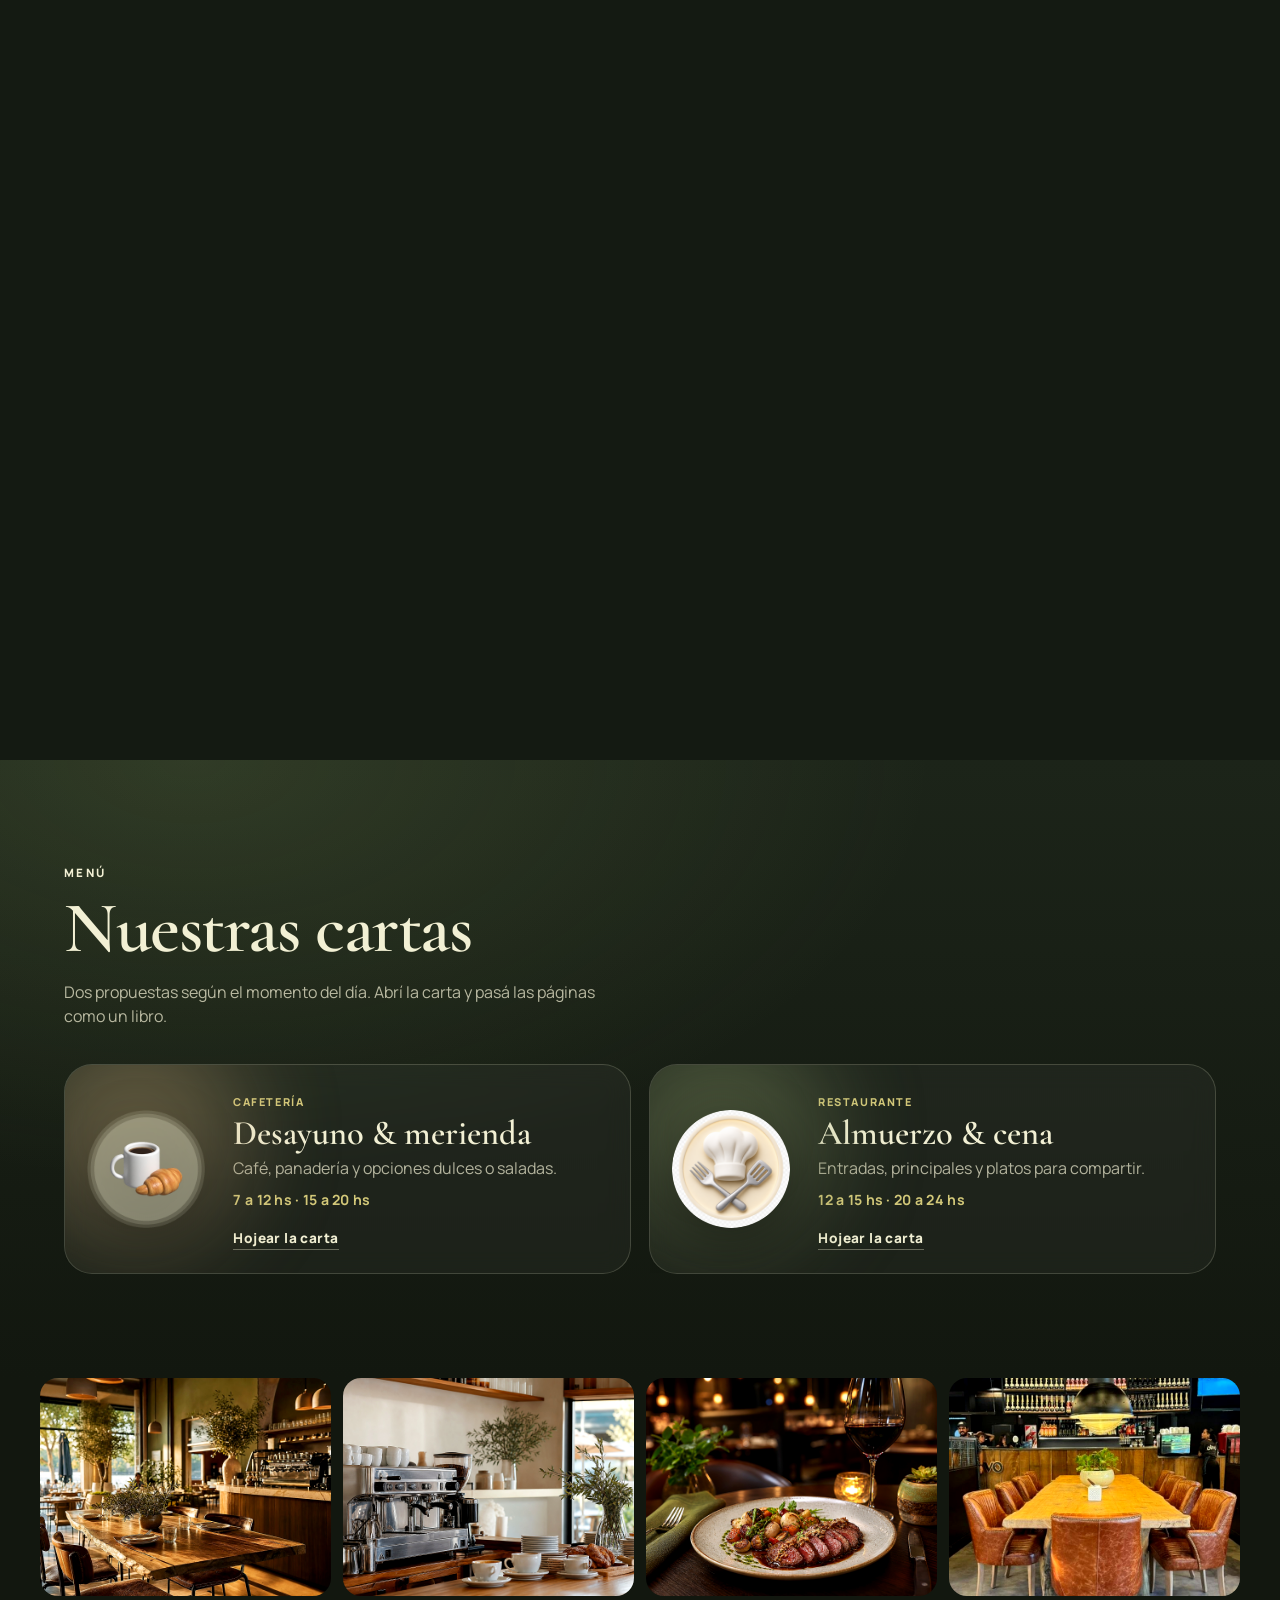
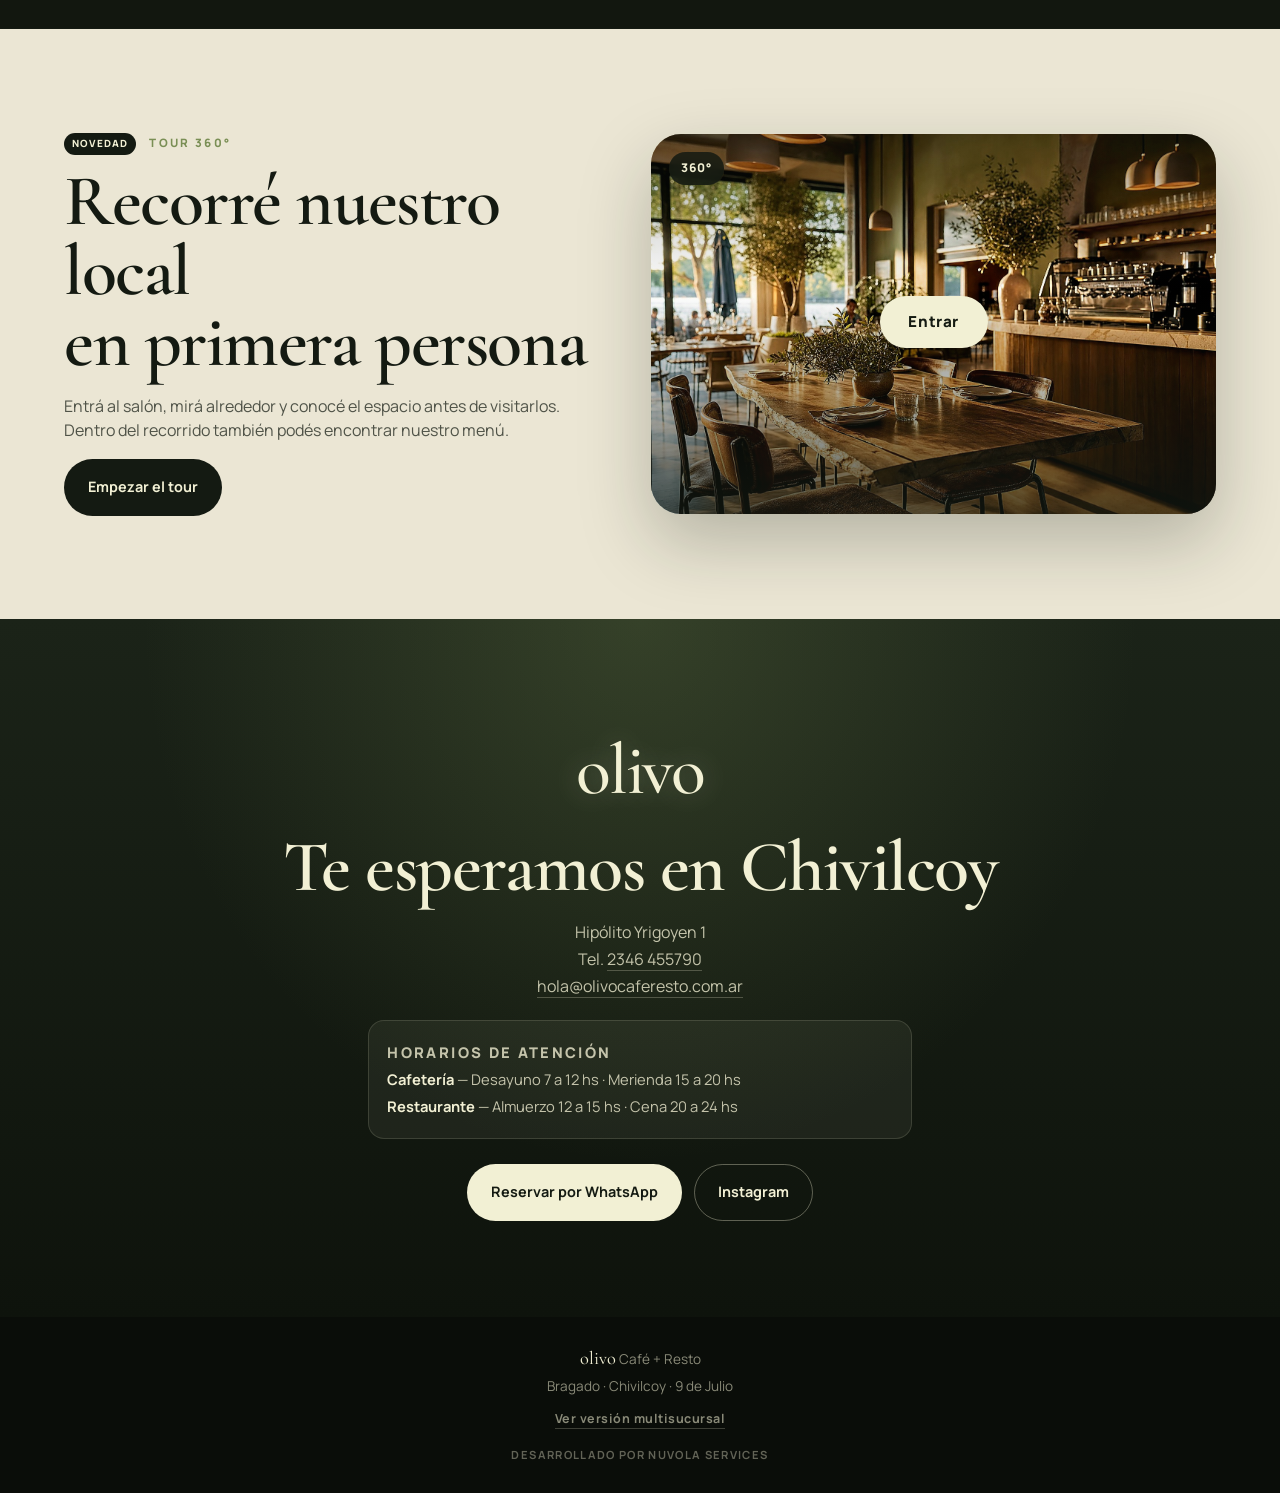
==== commit 46187f36: "Add multisucursal landing and interactive flipbook menu. Co-authored-by: Cursor <cursoragent@cursor." ====
--- a/index.html
+++ b/index.html
@@ -125,11 +125,11 @@
       <div class="cartas__intro reveal reveal--soft" data-reveal>
         <p class="eyebrow">Menú</p>
         <h2>Nuestras cartas</h2>
-        <p>Dos propuestas según el momento del día. Abrí cada PDF y descubrí todo lo que preparamos.</p>
+        <p>Dos propuestas según el momento del día. Abrí la carta y pasá las páginas como un libro.</p>
       </div>
 
       <div class="cartas__stage">
-        <a class="carta carta--cafe reveal reveal--lift" data-reveal href="./assets/menu-cafeteria.pdf" target="_blank" rel="noopener">
+        <a class="carta carta--cafe reveal reveal--lift" data-reveal href="./carta/?carta=cafeteria">
           <div class="carta__glow" aria-hidden="true"></div>
           <img class="carta__icon" src="./assets/icons/breakfast.png" alt="" width="140" height="140" />
           <div class="carta__body">
@@ -137,11 +137,11 @@
             <h3>Desayuno &amp; merienda</h3>
             <p>Café, panadería y opciones dulces o saladas.</p>
             <p class="carta__hours">7 a 12 hs · 15 a 20 hs</p>
-            <span class="carta__cta">Ver carta PDF</span>
+            <span class="carta__cta">Hojear la carta</span>
           </div>
         </a>
 
-        <a class="carta carta--resto reveal reveal--lift" data-reveal href="./assets/menu-restaurante.pdf" target="_blank" rel="noopener">
+        <a class="carta carta--resto reveal reveal--lift" data-reveal href="./carta/?carta=restaurante">
           <div class="carta__glow" aria-hidden="true"></div>
           <img class="carta__icon carta__icon--round" src="./assets/icons/kitchen.png" alt="" width="140" height="140" />
           <div class="carta__body">
@@ -149,7 +149,7 @@
             <h3>Almuerzo &amp; cena</h3>
             <p>Entradas, principales y platos para compartir.</p>
             <p class="carta__hours">12 a 15 hs · 20 a 24 hs</p>
-            <span class="carta__cta">Ver carta PDF</span>
+            <span class="carta__cta">Hojear la carta</span>
           </div>
         </a>
       </div>
@@ -211,6 +211,7 @@
   <footer class="site-footer">
     <p><span class="site-footer__brand">olivo</span> Café + Resto</p>
     <p>Bragado · Chivilcoy · 9 de Julio</p>
+    <p><a class="site-footer__link" href="./multisucursal/">Ver versión multisucursal</a></p>
     <a class="site-footer__credit" href="https://www.nuvola.services" target="_blank" rel="noopener noreferrer">
       DESARROLLADO POR NUVOLA SERVICES
     </a>
--- a/assets/css/styles.css
+++ b/assets/css/styles.css
@@ -638,6 +638,17 @@
 .site-footer__brand {
   font-family: var(--font-display); font-size: 1.15rem; color: var(--sand);
 }
+.site-footer__link {
+  display: inline-block;
+  margin-top: 0.55rem;
+  font-size: 0.78rem;
+  font-weight: 700;
+  letter-spacing: 0.04em;
+  color: rgba(242, 240, 212, 0.55);
+  border-bottom: 1px solid rgba(242, 240, 212, 0.22);
+}
+.site-footer__link:hover { color: var(--gold); border-bottom-color: var(--gold); }
+
 .site-footer__credit {
   display: inline-block;
   margin-top: 0.85rem;
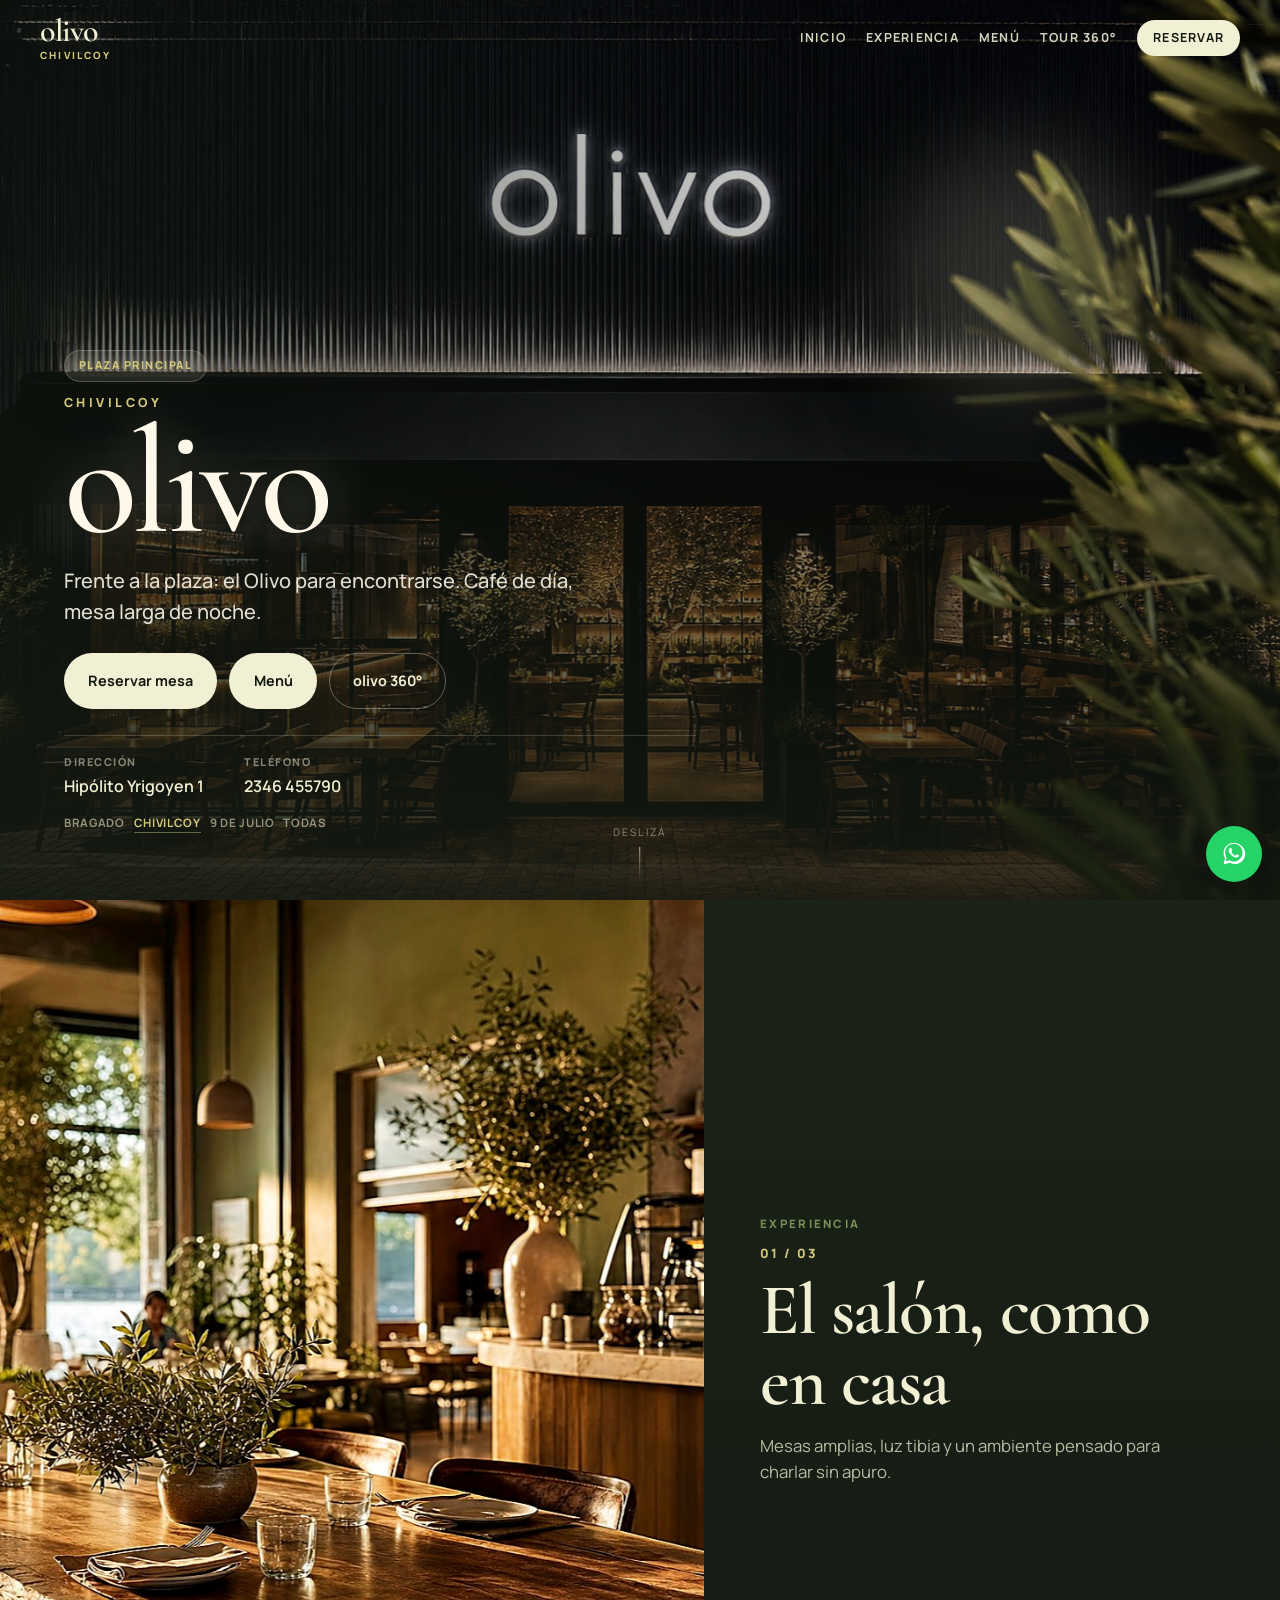
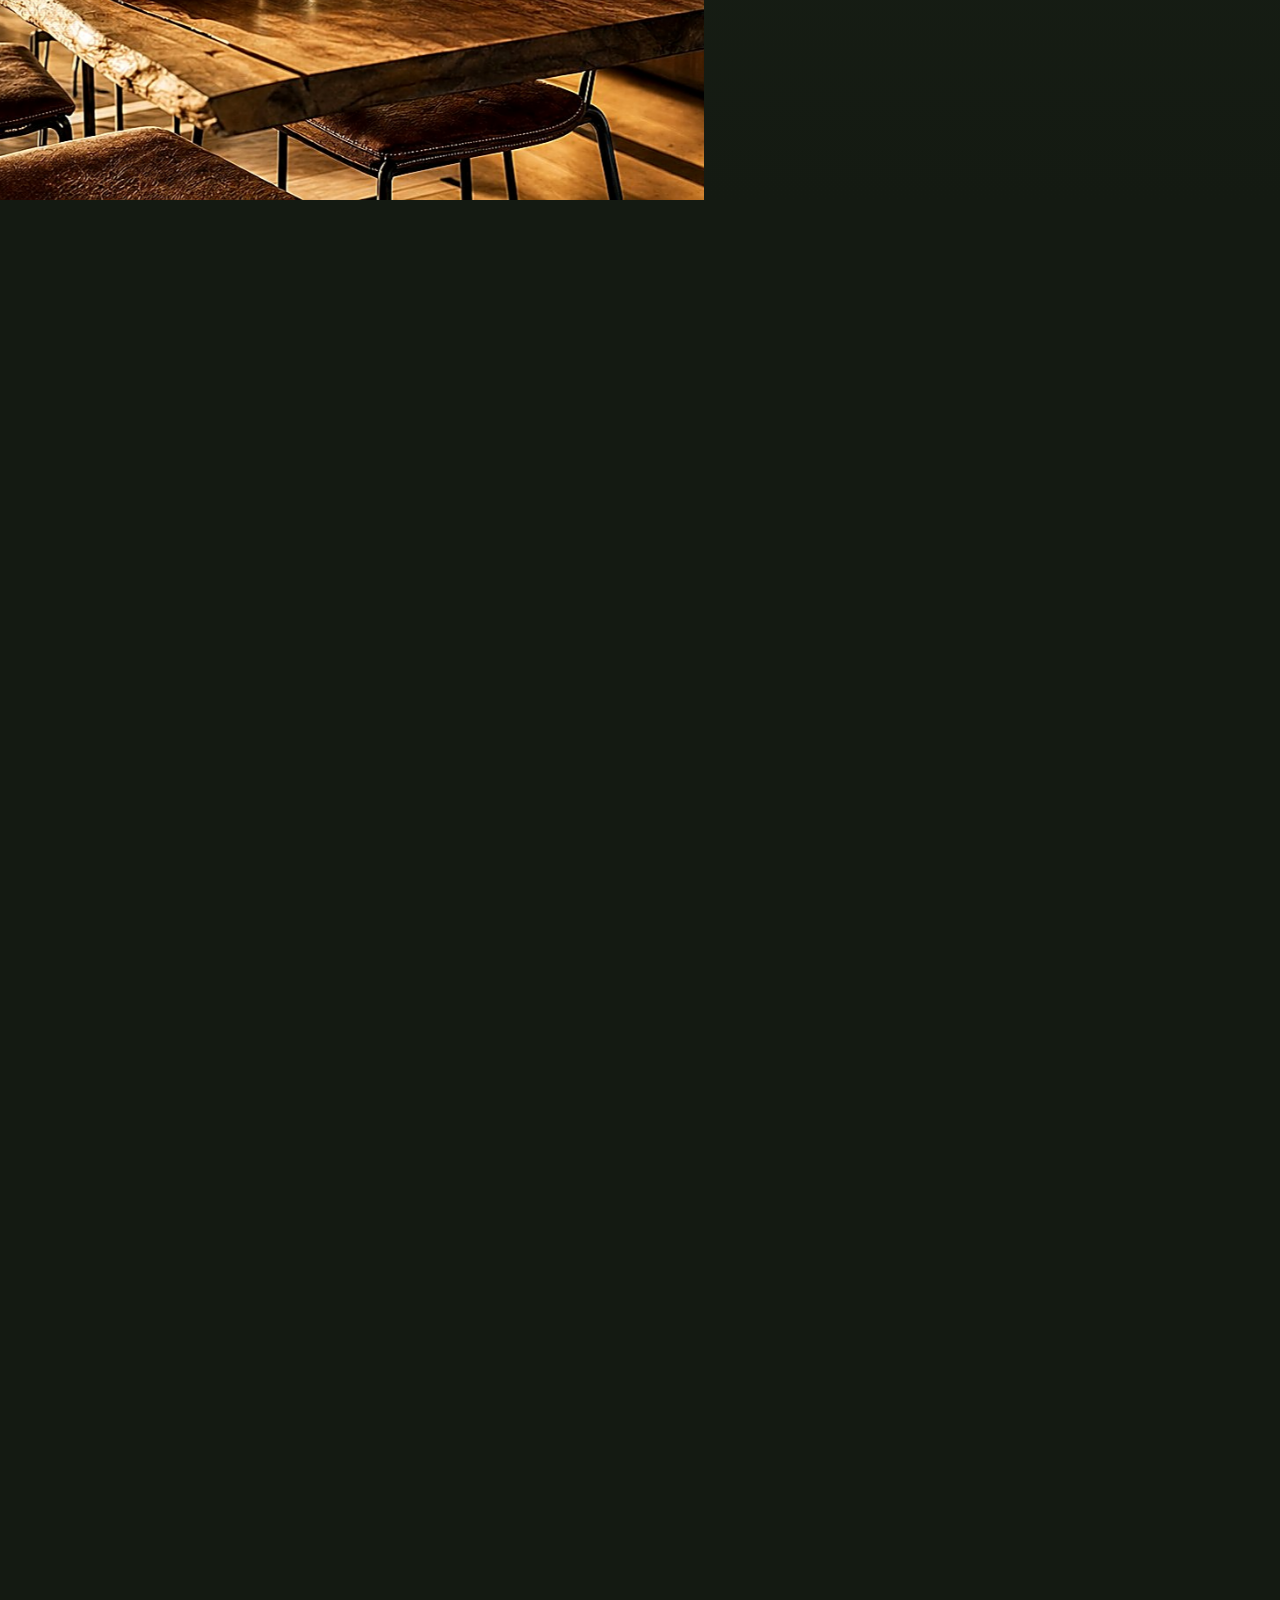
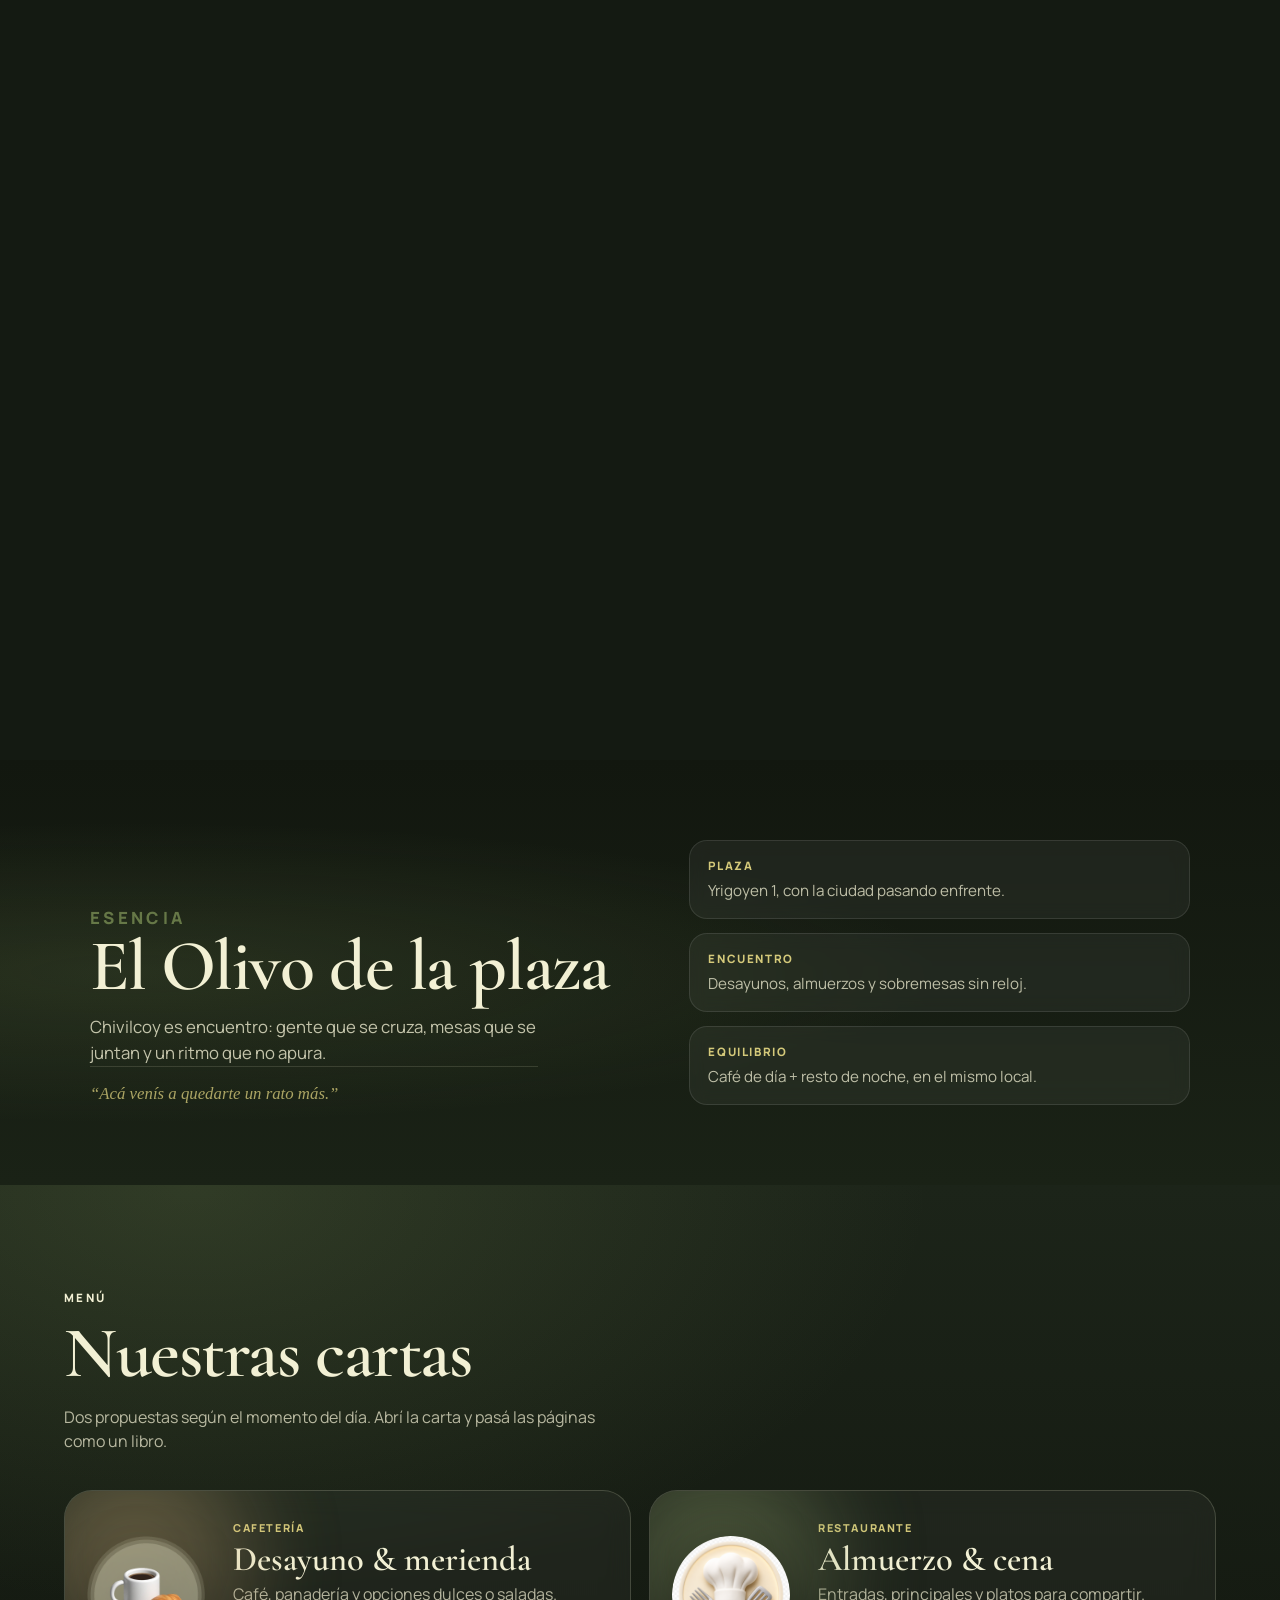
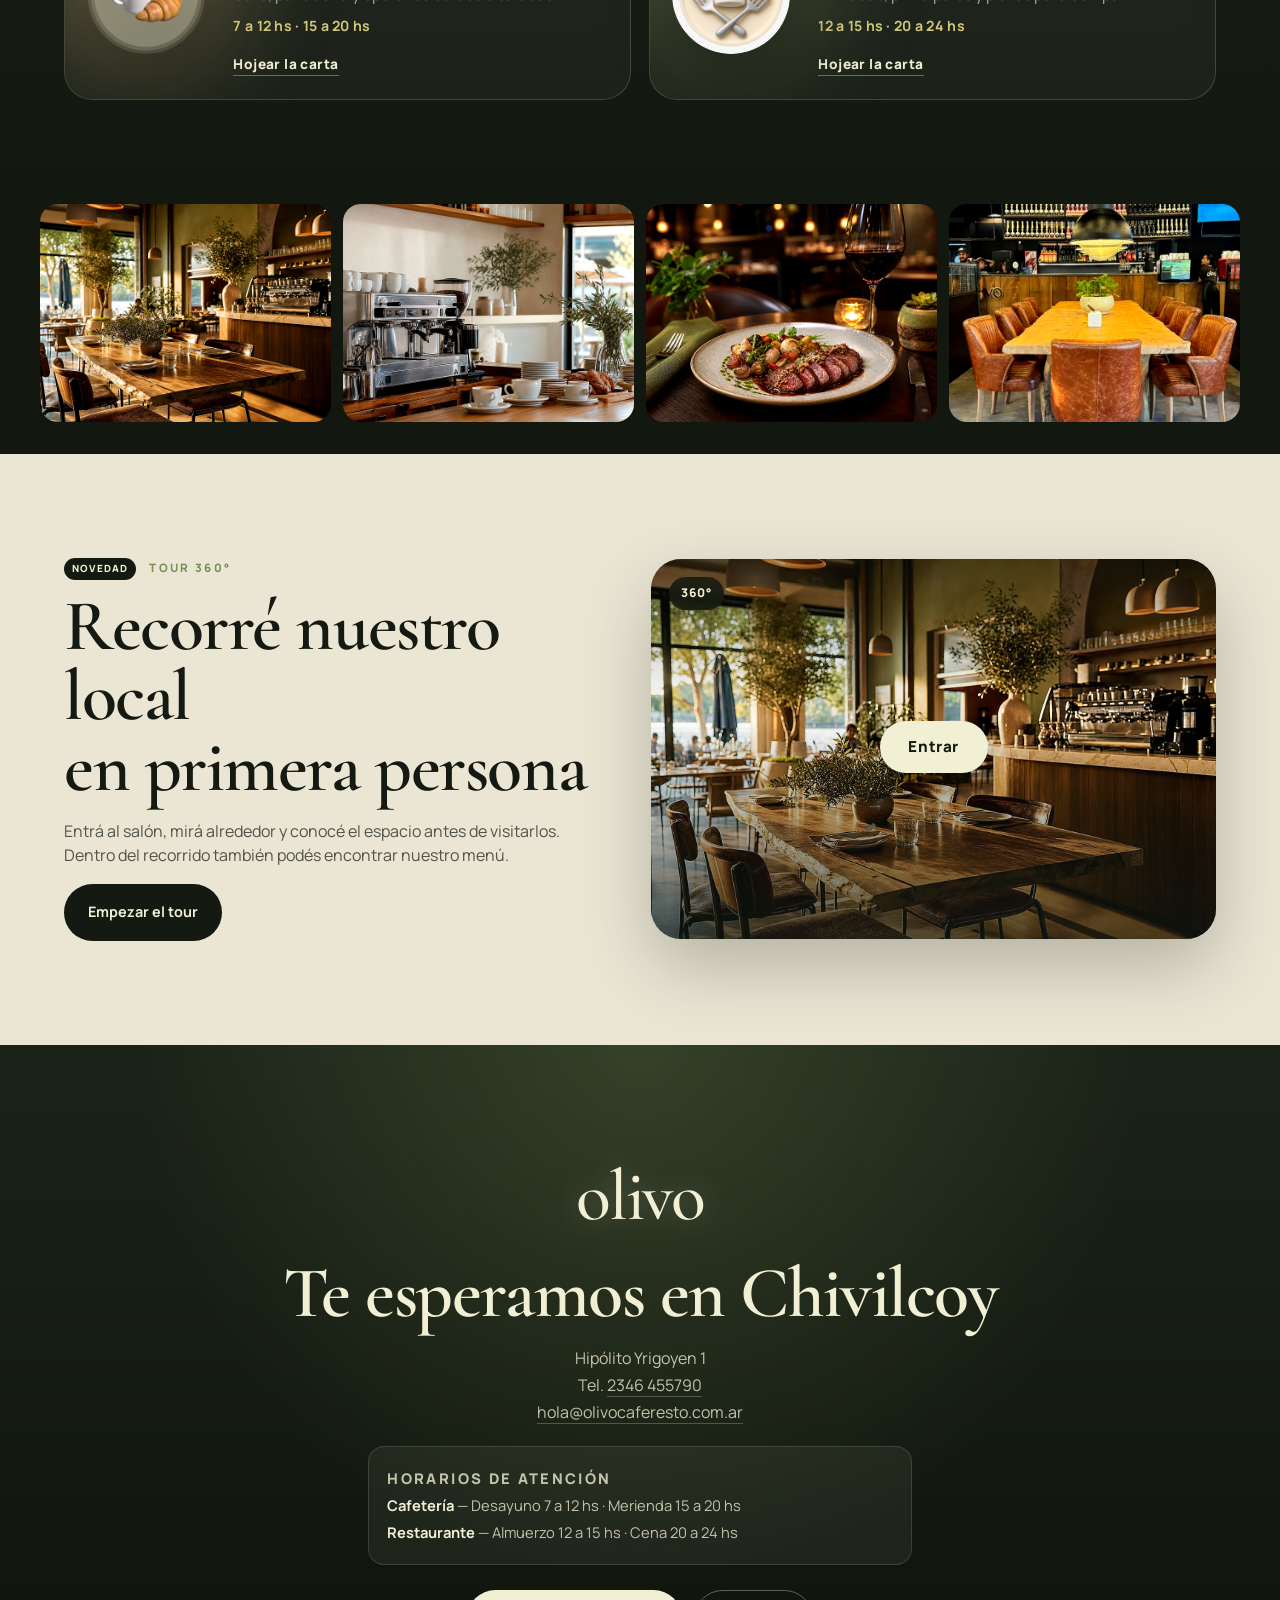
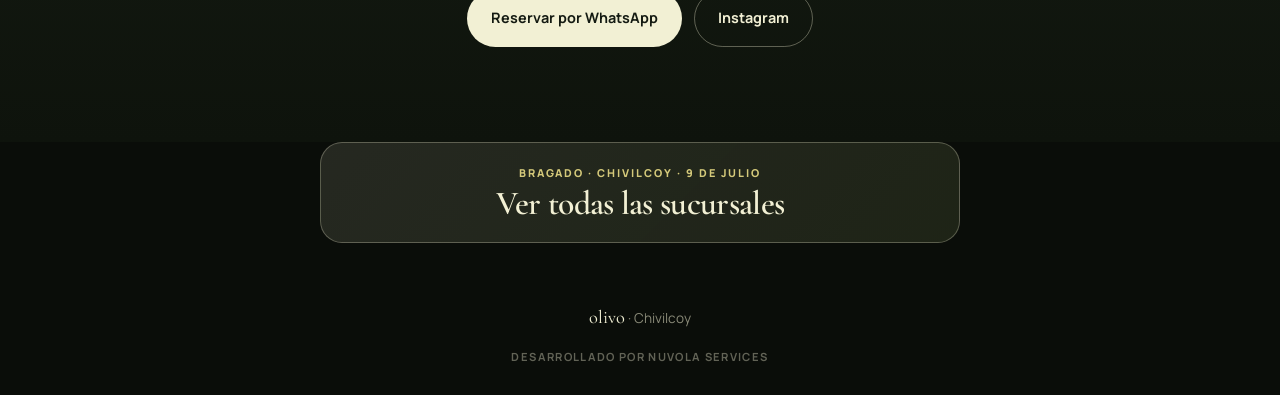
==== commit 5b83b99f: "Differentiate branch essences, add menu carousel and stronger hub CTA. Co-authored-by: Cursor <curso" ====
--- a/index.html
+++ b/index.html
@@ -11,14 +11,15 @@
   <link rel="preconnect" href="https://fonts.gstatic.com" crossorigin />
   <link href="https://fonts.googleapis.com/css2?family=Cormorant+Garamond:ital,wght@0,500;0,600;0,700;1,500&family=Manrope:wght@400;500;600;700;800&display=swap" rel="stylesheet" />
   <link rel="stylesheet" href="./assets/css/styles.css" />
+  <link rel="stylesheet" href="./assets/css/branch.css" />
 </head>
-<body>
+<body class="theme-chivilcoy">
   <div class="progress" id="scrollProgress" aria-hidden="true"><span></span></div>
 
   <header class="site-header" id="siteHeader">
     <a class="brand" href="#inicio" aria-label="Olivo inicio">
       <span class="brand__word">olivo</span>
-      <span class="brand__sub">Café + Resto</span>
+      <span class="brand__sub">Chivilcoy</span>
     </a>
     <button class="nav-toggle" id="navToggle" type="button" aria-label="Abrir menú" aria-expanded="false">
       <span></span><span></span><span></span>
@@ -43,10 +44,11 @@
       </div>
 
       <div class="hero__content">
+        <p class="branch-chip reveal" data-reveal>Plaza principal</p>
         <p class="hero__branch reveal" data-reveal>Chivilcoy</p>
         <h1 class="hero__brand reveal" data-reveal>olivo</h1>
         <p class="hero__tagline reveal" data-reveal>
-          Un espacio para encontrarse. Buena mesa, buen café y el ritmo justo para quedarte.
+          Frente a la plaza: el Olivo para encontrarse. Café de día, mesa larga de noche.
         </p>
         <div class="hero__actions reveal" data-reveal>
           <a class="btn btn--primary" href="#reserva">Reservar mesa</a>
@@ -63,6 +65,12 @@
             <dd><a href="tel:+542346455790">2346 455790</a></dd>
           </div>
         </dl>
+        <div class="branch-bar reveal" data-reveal>
+          <a href="./bragado/">Bragado</a>
+          <a class="is-current" href="./">Chivilcoy</a>
+          <a href="./nuevedejulio/">9 de Julio</a>
+          <a href="./multisucursal/">Todas</a>
+        </div>
       </div>
 
       <div class="hero__hint" aria-hidden="true"><span>Deslizá</span><i></i></div>
@@ -121,13 +129,38 @@
       </div>
     </section>
 
+    <section class="essence reveal-scope" aria-label="Esencia Chivilcoy">
+      <div class="essence__grid">
+        <div class="essence__lead reveal reveal--soft" data-reveal>
+          <p class="eyebrow">Esencia</p>
+          <h2>El Olivo de la plaza</h2>
+          <p>Chivilcoy es encuentro: gente que se cruza, mesas que se juntan y un ritmo que no apura.</p>
+          <p class="essence__quote">“Acá venís a quedarte un rato más.”</p>
+        </div>
+        <div class="essence__pills">
+          <div class="essence__item reveal reveal--lift" data-reveal>
+            <strong>Plaza</strong>
+            <p>Yrigoyen 1, con la ciudad pasando enfrente.</p>
+          </div>
+          <div class="essence__item reveal reveal--lift" data-reveal>
+            <strong>Encuentro</strong>
+            <p>Desayunos, almuerzos y sobremesas sin reloj.</p>
+          </div>
+          <div class="essence__item reveal reveal--lift" data-reveal>
+            <strong>Equilibrio</strong>
+            <p>Café de día + resto de noche, en el mismo local.</p>
+          </div>
+        </div>
+      </div>
+    </section>
+
     <section class="cartas reveal-scope" id="menu">
       <div class="cartas__intro reveal reveal--soft" data-reveal>
         <p class="eyebrow">Menú</p>
         <h2>Nuestras cartas</h2>
         <p>Dos propuestas según el momento del día. Abrí la carta y pasá las páginas como un libro.</p>
       </div>
-
+      <p class="cartas__hint" aria-hidden="true">Deslizá para ver más →</p>
       <div class="cartas__stage">
         <a class="carta carta--cafe reveal reveal--lift" data-reveal href="./carta/?carta=cafeteria">
           <div class="carta__glow" aria-hidden="true"></div>
@@ -208,10 +241,15 @@
     </section>
   </main>
 
+  <section class="hub-jump">
+    <a class="hub-jump__btn" href="./multisucursal/">
+      <span>Bragado · Chivilcoy · 9 de Julio</span>
+      <strong>Ver todas las sucursales</strong>
+    </a>
+  </section>
+
   <footer class="site-footer">
-    <p><span class="site-footer__brand">olivo</span> Café + Resto</p>
-    <p>Bragado · Chivilcoy · 9 de Julio</p>
-    <p><a class="site-footer__link" href="./multisucursal/">Ver versión multisucursal</a></p>
+    <p><span class="site-footer__brand">olivo</span> · Chivilcoy</p>
     <a class="site-footer__credit" href="https://www.nuvola.services" target="_blank" rel="noopener noreferrer">
       DESARROLLADO POR NUVOLA SERVICES
     </a>
--- a/assets/css/styles.css
+++ b/assets/css/styles.css
@@ -332,6 +332,17 @@
 .cartas__intro { max-width: 38rem; margin-bottom: 2.2rem; }
 .cartas__intro .eyebrow, .cartas__intro h2 { color: var(--sand); }
 .cartas__intro p { color: rgba(242,240,212,.72); max-width: 34rem; }
+
+.cartas__hint {
+  display: none;
+  margin: 0.85rem 0 0;
+  font-size: 0.68rem;
+  font-weight: 700;
+  letter-spacing: 0.16em;
+  text-transform: uppercase;
+  color: rgba(242, 240, 212, 0.45);
+  text-align: center;
+}
 
 .cartas__stage {
   display: grid; grid-template-columns: 1fr 1fr; gap: 1.15rem; perspective: 1400px;
@@ -639,15 +650,8 @@
   font-family: var(--font-display); font-size: 1.15rem; color: var(--sand);
 }
 .site-footer__link {
-  display: inline-block;
-  margin-top: 0.55rem;
-  font-size: 0.78rem;
-  font-weight: 700;
-  letter-spacing: 0.04em;
-  color: rgba(242, 240, 212, 0.55);
-  border-bottom: 1px solid rgba(242, 240, 212, 0.22);
-}
-.site-footer__link:hover { color: var(--gold); border-bottom-color: var(--gold); }
+  display: none;
+}
 
 .site-footer__credit {
   display: inline-block;
@@ -692,10 +696,46 @@
 
 @media (max-width: 960px) {
   .story__sticky,
-  .cartas__stage,
   .portal__rail,
   .horarios__inner {
     grid-template-columns: 1fr;
+  }
+
+  .cartas {
+    padding-left: 0;
+    padding-right: 0;
+  }
+
+  .cartas__intro {
+    padding-inline: clamp(1.25rem, 5vw, 4rem);
+  }
+
+  .cartas__hint {
+    display: block;
+    padding-inline: 1.25rem;
+  }
+
+  .cartas__stage {
+    display: grid;
+    grid-auto-flow: column;
+    grid-auto-columns: minmax(82%, 340px);
+    grid-template-columns: none;
+    gap: 0.85rem;
+    overflow-x: auto;
+    overflow-y: visible;
+    scroll-snap-type: x mandatory;
+    scroll-padding-inline: 1.25rem;
+    padding: 0.35rem 1.25rem 1rem;
+    -webkit-overflow-scrolling: touch;
+    scrollbar-width: none;
+    perspective: none;
+  }
+
+  .cartas__stage::-webkit-scrollbar { display: none; }
+
+  .cartas__stage .carta {
+    scroll-snap-align: center;
+    min-height: 200px;
   }
 
   .horarios__grid {
--- a/assets/css/branch.css
+++ b/assets/css/branch.css
@@ -0,0 +1,357 @@
+/* ═══════════════════════════════════════════
+   Branch identity — each city has its own feel
+   ═══════════════════════════════════════════ */
+
+/* ——— Chivilcoy: plaza, encuentro, oliva ——— */
+.theme-chivilcoy {
+  --olive-leaf: #7a8f55;
+  --gold: #d4c97a;
+  --glow: rgba(242, 240, 212, 0.42);
+}
+
+.theme-chivilcoy .essence {
+  background:
+    radial-gradient(ellipse at 10% 50%, rgba(122, 143, 85, 0.18), transparent 50%),
+    linear-gradient(180deg, #12170f, #1a2216);
+}
+
+/* ——— Bragado: origen, casa madre, cálido ——— */
+.theme-bragado {
+  --olive-leaf: #b08a45;
+  --gold: #e8c97a;
+  --glow: rgba(232, 201, 122, 0.45);
+  --olive-deep: #1a140e;
+}
+
+.theme-bragado body,
+body.theme-bragado {
+  background: #1a140e;
+}
+
+.theme-bragado .hero__media img {
+  object-position: center 42%;
+  filter: saturate(1.1) contrast(1.08) sepia(0.18) brightness(0.95);
+}
+
+.theme-bragado .hero__veil {
+  background:
+    linear-gradient(180deg, rgba(26, 20, 14, 0.15) 0%, rgba(26, 20, 14, 0.35) 45%, rgba(26, 20, 14, 0.92) 100%),
+    linear-gradient(90deg, rgba(40, 28, 14, 0.65) 0%, transparent 60%);
+}
+
+.theme-bragado .hero__brand {
+  color: #fff3d6;
+  text-shadow: 0 2px 24px rgba(0, 0, 0, 0.55), 0 0 48px rgba(232, 201, 122, 0.35);
+}
+
+.theme-bragado .story {
+  background: #1a140e;
+}
+
+.theme-bragado .story__copy {
+  background: linear-gradient(180deg, #2a2118, #1a140e);
+}
+
+.theme-bragado .cartas {
+  background:
+    radial-gradient(ellipse at 15% 0%, rgba(176, 138, 69, 0.32), transparent 50%),
+    linear-gradient(180deg, #2a1f14, #16110c);
+}
+
+.theme-bragado .gallery {
+  background: #16110c;
+}
+
+.theme-bragado .portal {
+  background: #f3e6cf;
+}
+
+.theme-bragado .contact {
+  background:
+    radial-gradient(ellipse at 50% 0%, rgba(176, 138, 69, 0.32), transparent 55%),
+    linear-gradient(180deg, #241c14, #100c08);
+}
+
+.theme-bragado .essence {
+  background: linear-gradient(135deg, #f3e6cf 0%, #e8d5b0 100%);
+  color: #1a140e;
+}
+
+.theme-bragado .essence .eyebrow { color: #8a6a32; }
+.theme-bragado .essence h2 { color: #1a140e; }
+.theme-bragado .essence__item strong { color: #1a140e; }
+.theme-bragado .essence__item p { color: rgba(26, 20, 14, 0.7); }
+.theme-bragado .essence__quote {
+  color: #5c4520;
+  border-color: rgba(26, 20, 14, 0.15);
+}
+
+/* ——— 9 de Julio: avenida, noche, frío ——— */
+.theme-nuevedejulio {
+  --olive-leaf: #7a9bb0;
+  --gold: #d0dce8;
+  --glow: rgba(208, 220, 232, 0.32);
+  --olive-deep: #0a0e14;
+  --sand: #e8eef4;
+}
+
+body.theme-nuevedejulio {
+  background: #0a0e14;
+  color: #e8eef4;
+}
+
+.theme-nuevedejulio .hero__media img {
+  object-position: center 28%;
+  filter: saturate(0.88) contrast(1.15) brightness(0.85) hue-rotate(-8deg);
+}
+
+.theme-nuevedejulio .hero__veil {
+  background:
+    linear-gradient(180deg, rgba(10, 14, 20, 0.35) 0%, rgba(10, 14, 20, 0.45) 40%, rgba(10, 14, 20, 0.94) 100%),
+    linear-gradient(90deg, rgba(10, 18, 28, 0.75) 0%, transparent 55%);
+}
+
+.theme-nuevedejulio .hero__brand {
+  letter-spacing: 0.02em;
+  font-weight: 500;
+  color: #f0f5fa;
+  text-shadow: 0 0 40px rgba(122, 155, 176, 0.45), 0 2px 20px rgba(0, 0, 0, 0.6);
+  animation: none;
+}
+
+.theme-nuevedejulio .hero__branch {
+  color: #a8c4d8;
+}
+
+.theme-nuevedejulio .story {
+  background: #0a0e14;
+}
+
+.theme-nuevedejulio .story__copy {
+  background: linear-gradient(180deg, #121820, #0a0e14);
+}
+
+.theme-nuevedejulio .cartas {
+  background:
+    radial-gradient(ellipse at 85% 0%, rgba(122, 155, 176, 0.28), transparent 50%),
+    linear-gradient(180deg, #121820, #080c10);
+}
+
+.theme-nuevedejulio .gallery {
+  background: #080c10;
+}
+
+.theme-nuevedejulio .portal {
+  background: #1a222c;
+  color: var(--sand);
+}
+
+.theme-nuevedejulio .portal .eyebrow { color: #7a9bb0; }
+.theme-nuevedejulio .portal h2 { color: #e8eef4; }
+.theme-nuevedejulio .portal__panel p { color: rgba(232, 238, 244, 0.72); }
+.theme-nuevedejulio .btn--dark {
+  background: #e8eef4;
+  color: #0a0e14;
+}
+
+.theme-nuevedejulio .contact {
+  background:
+    radial-gradient(ellipse at 50% 0%, rgba(122, 155, 176, 0.22), transparent 55%),
+    linear-gradient(180deg, #121820, #06090e);
+}
+
+.theme-nuevedejulio .btn--primary {
+  background: #e8eef4;
+  color: #0a0e14;
+}
+
+.theme-nuevedejulio .essence {
+  background:
+    radial-gradient(ellipse at 80% 20%, rgba(122, 155, 176, 0.2), transparent 45%),
+    linear-gradient(180deg, #0e141c, #0a0e14);
+  color: #e8eef4;
+  border-top: 1px solid rgba(232, 238, 244, 0.08);
+  border-bottom: 1px solid rgba(232, 238, 244, 0.08);
+}
+
+.theme-nuevedejulio .essence .eyebrow { color: #7a9bb0; }
+.theme-nuevedejulio .essence h2 { color: #e8eef4; }
+.theme-nuevedejulio .essence__item strong { color: #e8eef4; }
+.theme-nuevedejulio .essence__item p { color: rgba(232, 238, 244, 0.68); }
+.theme-nuevedejulio .essence__quote {
+  color: #a8c4d8;
+  border-color: rgba(232, 238, 244, 0.15);
+}
+
+/* ——— Shared essence block ——— */
+.essence {
+  padding: clamp(3.2rem, 7vw, 5rem) clamp(1.25rem, 5vw, 4rem);
+  color: var(--sand);
+}
+
+.essence__grid {
+  display: grid;
+  grid-template-columns: 1.1fr 1fr;
+  gap: clamp(1.5rem, 4vw, 3rem);
+  align-items: end;
+  max-width: 1100px;
+  margin: 0 auto;
+}
+
+.essence__lead h2 {
+  margin-bottom: 0.75rem;
+}
+
+.essence__lead > p {
+  margin: 0;
+  max-width: 28rem;
+  font-size: 1.05rem;
+  opacity: 0.78;
+}
+
+.essence__quote {
+  margin: 1.25rem 0 0;
+  padding-top: 1.1rem;
+  border-top: 1px solid rgba(242, 240, 212, 0.18);
+  font-family: var(--font-display);
+  font-size: clamp(1.35rem, 3vw, 1.85rem);
+  font-style: italic;
+  line-height: 1.25;
+  color: var(--gold);
+}
+
+.essence__pills {
+  display: grid;
+  gap: 0.85rem;
+}
+
+.essence__item {
+  padding: 1rem 1.15rem;
+  border-radius: 18px;
+  background: rgba(255, 255, 255, 0.05);
+  border: 1px solid rgba(255, 255, 255, 0.1);
+  backdrop-filter: blur(8px);
+}
+
+.essence__item strong {
+  display: block;
+  margin-bottom: 0.25rem;
+  font-size: 0.72rem;
+  font-weight: 800;
+  letter-spacing: 0.14em;
+  text-transform: uppercase;
+  color: var(--gold);
+}
+
+.essence__item p {
+  margin: 0;
+  font-size: 0.95rem;
+  color: rgba(242, 240, 212, 0.75);
+}
+
+.theme-bragado .essence__item {
+  background: rgba(255, 255, 255, 0.45);
+  border-color: rgba(26, 20, 14, 0.08);
+}
+
+/* ——— Branch chip / nav ——— */
+.branch-chip {
+  display: inline-flex;
+  align-items: center;
+  gap: 0.45rem;
+  margin-bottom: 0.75rem;
+  padding: 0.4rem 0.85rem;
+  border-radius: 999px;
+  background: rgba(242, 240, 212, 0.1);
+  border: 1px solid rgba(242, 240, 212, 0.22);
+  font-size: 0.68rem;
+  font-weight: 800;
+  letter-spacing: 0.14em;
+  text-transform: uppercase;
+  color: var(--gold);
+}
+
+.branch-bar {
+  display: flex;
+  flex-wrap: wrap;
+  gap: 0.55rem;
+  margin-top: 1rem;
+}
+
+.branch-bar a {
+  font-size: 0.72rem;
+  font-weight: 700;
+  letter-spacing: 0.06em;
+  text-transform: uppercase;
+  color: rgba(242, 240, 212, 0.55);
+  border-bottom: 1px solid transparent;
+}
+
+.branch-bar a:hover,
+.branch-bar a.is-current {
+  color: var(--gold);
+  border-bottom-color: rgba(212, 201, 122, 0.45);
+}
+
+/* ——— Hub jump (antes del footer) ——— */
+.hub-jump {
+  padding: 0 clamp(1.25rem, 5vw, 4rem) 2rem;
+  background: #0a0d09;
+}
+
+.theme-bragado .hub-jump { background: #100c08; }
+.theme-nuevedejulio .hub-jump { background: #06090e; }
+
+.hub-jump__btn {
+  display: flex;
+  flex-direction: column;
+  align-items: center;
+  justify-content: center;
+  gap: 0.35rem;
+  width: 100%;
+  max-width: 640px;
+  margin: 0 auto;
+  padding: 1.35rem 1.5rem;
+  border-radius: 22px;
+  background:
+    linear-gradient(135deg, rgba(242, 240, 212, 0.12), rgba(122, 143, 85, 0.18));
+  border: 1px solid rgba(242, 240, 212, 0.28);
+  color: var(--sand);
+  text-align: center;
+  transition: transform 0.35s var(--ease), border-color 0.3s, background 0.3s;
+}
+
+.hub-jump__btn:hover {
+  transform: translateY(-4px);
+  border-color: rgba(242, 240, 212, 0.5);
+  background:
+    linear-gradient(135deg, rgba(242, 240, 212, 0.18), rgba(122, 143, 85, 0.28));
+}
+
+.hub-jump__btn span {
+  font-size: 0.68rem;
+  font-weight: 800;
+  letter-spacing: 0.18em;
+  text-transform: uppercase;
+  color: var(--gold);
+}
+
+.hub-jump__btn strong {
+  font-family: var(--font-display);
+  font-size: clamp(1.55rem, 4vw, 2.1rem);
+  font-weight: 600;
+  letter-spacing: -0.02em;
+  line-height: 1;
+}
+
+.theme-bragado .hub-jump__btn {
+  background: linear-gradient(135deg, rgba(232, 201, 122, 0.16), rgba(176, 138, 69, 0.22));
+}
+
+.theme-nuevedejulio .hub-jump__btn {
+  background: linear-gradient(135deg, rgba(208, 220, 232, 0.12), rgba(122, 155, 176, 0.22));
+}
+
+@media (max-width: 960px) {
+  .essence__grid { grid-template-columns: 1fr; }
+}
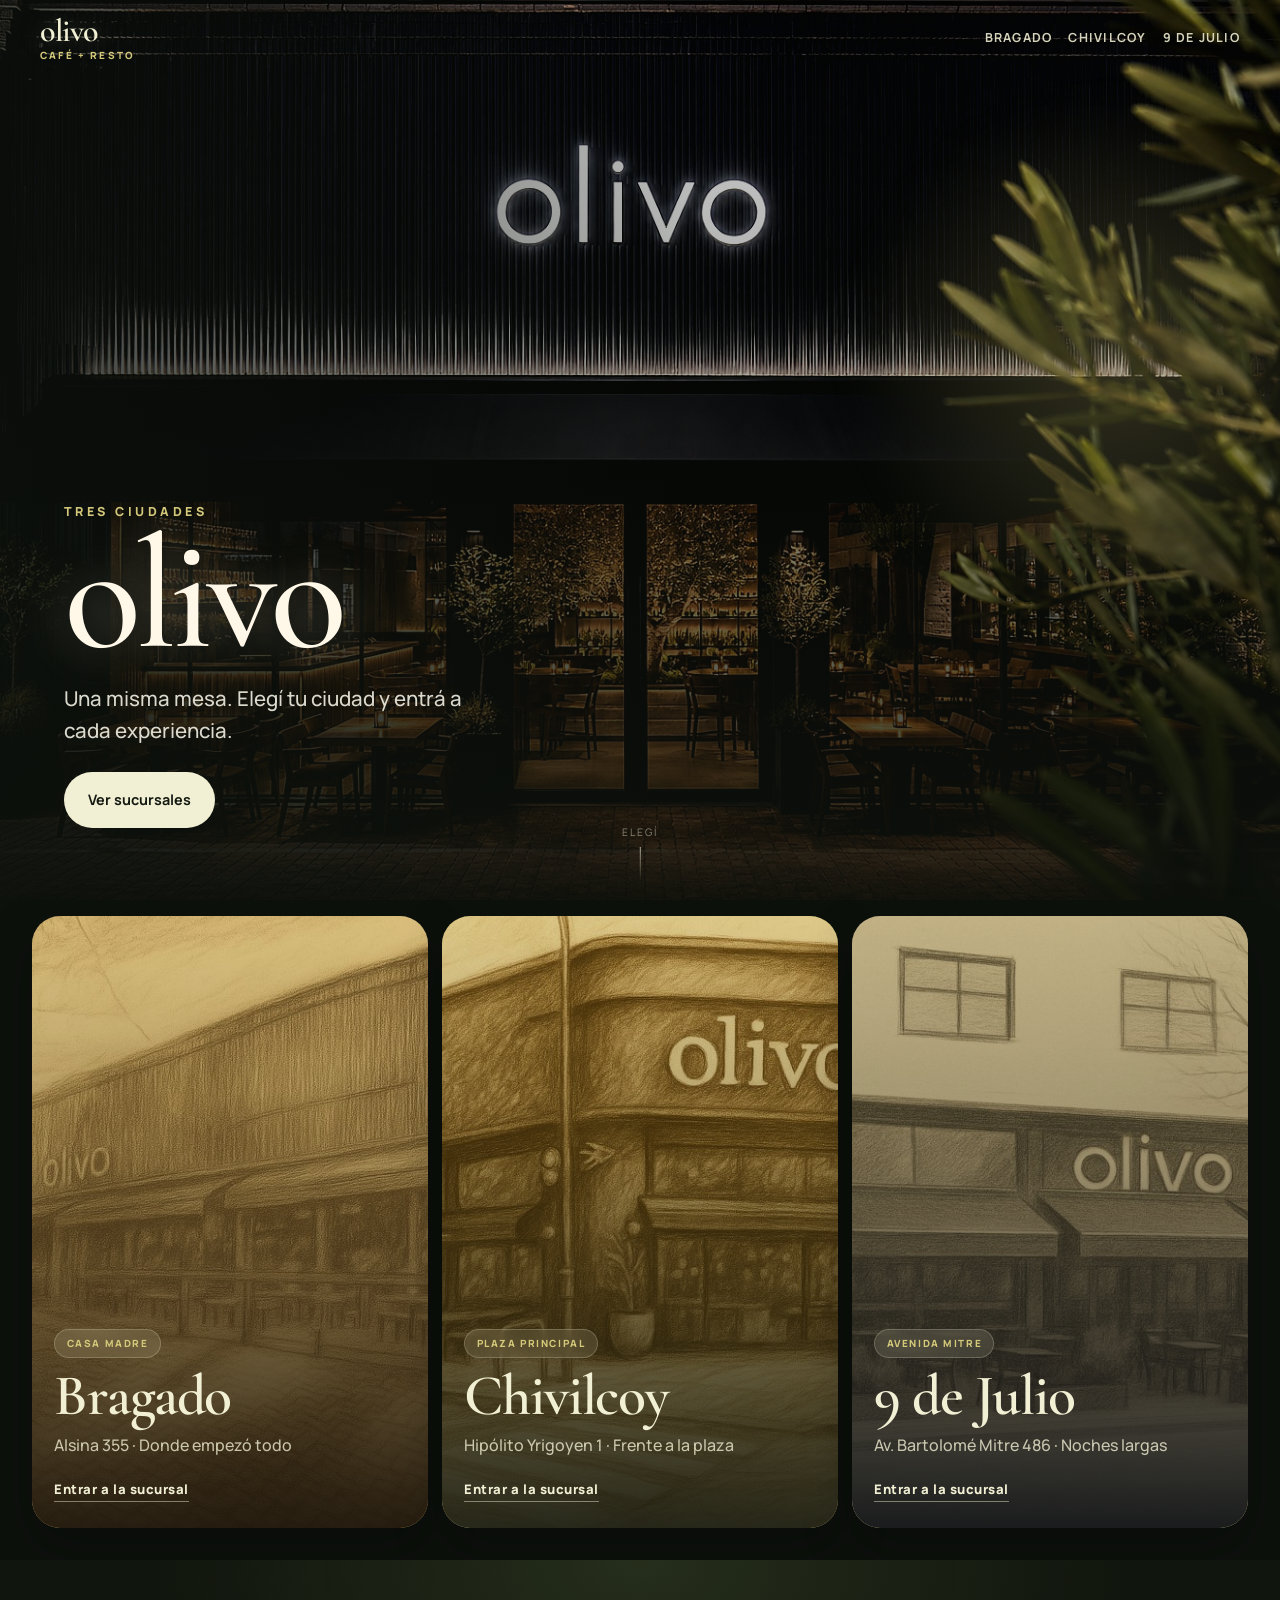
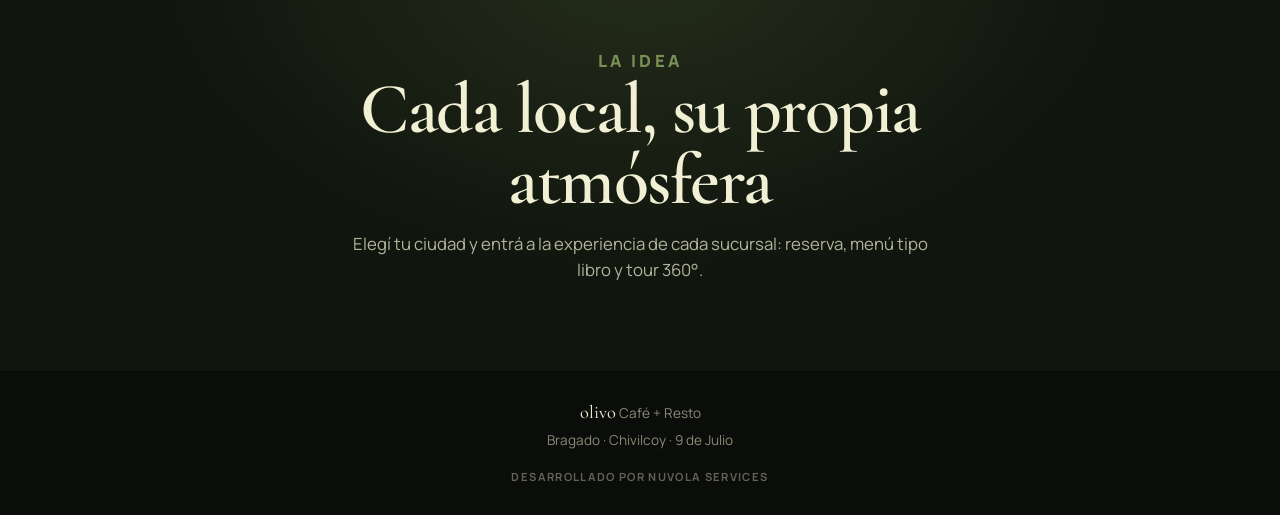
==== commit 300f8b3c: "Move hub to root and give Chivilcoy its own hero. Co-authored-by: Cursor <cursoragent@cursor.com>" ====
--- a/index.html
+++ b/index.html
@@ -3,262 +3,110 @@
 <head>
   <meta charset="UTF-8" />
   <meta name="viewport" content="width=device-width, initial-scale=1.0" />
-  <title>Olivo Café Resto · Chivilcoy</title>
-  <meta name="description" content="Olivo Café Resto en Chivilcoy. Hipólito Yrigoyen 1. Reservá tu mesa y conocé el local." />
+  <title>Olivo Café Resto · Elegí tu sucursal</title>
+  <meta name="description" content="Olivo Café Resto en Bragado, Chivilcoy y 9 de Julio. Elegí tu ciudad y conocé cada local." />
   <meta name="theme-color" content="#141a12" />
   <link rel="icon" type="image/svg+xml" href="./assets/img/logo.svg" />
   <link rel="preconnect" href="https://fonts.googleapis.com" />
   <link rel="preconnect" href="https://fonts.gstatic.com" crossorigin />
   <link href="https://fonts.googleapis.com/css2?family=Cormorant+Garamond:ital,wght@0,500;0,600;0,700;1,500&family=Manrope:wght@400;500;600;700;800&display=swap" rel="stylesheet" />
   <link rel="stylesheet" href="./assets/css/styles.css" />
-  <link rel="stylesheet" href="./assets/css/branch.css" />
+  <link rel="stylesheet" href="./assets/css/hub.css" />
 </head>
-<body class="theme-chivilcoy">
+<body class="hub-page">
   <div class="progress" id="scrollProgress" aria-hidden="true"><span></span></div>
 
   <header class="site-header" id="siteHeader">
     <a class="brand" href="#inicio" aria-label="Olivo inicio">
       <span class="brand__word">olivo</span>
-      <span class="brand__sub">Chivilcoy</span>
+      <span class="brand__sub">Café + Resto</span>
     </a>
-    <button class="nav-toggle" id="navToggle" type="button" aria-label="Abrir menú" aria-expanded="false">
-      <span></span><span></span><span></span>
-    </button>
-    <nav class="site-nav" id="siteNav" aria-label="Principal">
-      <a href="#inicio">Inicio</a>
-      <a href="#experiencia">Experiencia</a>
-      <a href="#menu">Menú</a>
-      <a href="./vr/?autostart=1">Tour 360°</a>
-      <a class="nav-cta" href="#reserva">Reservar</a>
+    <nav class="site-nav hub-nav" aria-label="Sucursales">
+      <a href="./bragado/">Bragado</a>
+      <a href="./chivilcoy/">Chivilcoy</a>
+      <a href="./nuevedejulio/">9 de Julio</a>
     </nav>
   </header>
 
   <main>
-    <section class="hero" id="inicio">
-      <div class="hero__stage" data-parallax-root>
-        <div class="hero__media" data-depth="0.1">
-          <img src="./assets/img/hero-v2.jpg" alt="Fachada de Olivo Café Resto de noche" width="1536" height="1024" />
-        </div>
-        <div class="hero__veil"></div>
-        <div class="hero__orb hero__orb--1" data-depth="0.28" aria-hidden="true"></div>
+    <section class="hub-hero" id="inicio">
+      <div class="hub-hero__bg" aria-hidden="true">
+        <img src="./assets/img/hero-v2.jpg" alt="" />
+        <div class="hub-hero__veil"></div>
+        <div class="hub-hero__glow"></div>
       </div>
-
-      <div class="hero__content">
-        <p class="branch-chip reveal" data-reveal>Plaza principal</p>
-        <p class="hero__branch reveal" data-reveal>Chivilcoy</p>
-        <h1 class="hero__brand reveal" data-reveal>olivo</h1>
-        <p class="hero__tagline reveal" data-reveal>
-          Frente a la plaza: el Olivo para encontrarse. Café de día, mesa larga de noche.
+      <div class="hub-hero__content">
+        <p class="hub-hero__eyebrow reveal" data-reveal>Tres ciudades</p>
+        <h1 class="hub-hero__brand reveal" data-reveal>olivo</h1>
+        <p class="hub-hero__line reveal" data-reveal>
+          Una misma mesa. Elegí tu ciudad y entrá a cada experiencia.
         </p>
-        <div class="hero__actions reveal" data-reveal>
-          <a class="btn btn--primary" href="#reserva">Reservar mesa</a>
-          <a class="btn btn--primary" href="#menu">Menú</a>
-          <a class="btn btn--ghost" href="./vr/?autostart=1">olivo 360°</a>
-        </div>
-        <dl class="hero__meta reveal" data-reveal>
-          <div>
-            <dt>Dirección</dt>
-            <dd>Hipólito Yrigoyen 1</dd>
-          </div>
-          <div>
-            <dt>Teléfono</dt>
-            <dd><a href="tel:+542346455790">2346 455790</a></dd>
-          </div>
-        </dl>
-        <div class="branch-bar reveal" data-reveal>
-          <a href="./bragado/">Bragado</a>
-          <a class="is-current" href="./">Chivilcoy</a>
-          <a href="./nuevedejulio/">9 de Julio</a>
-          <a href="./multisucursal/">Todas</a>
-        </div>
+        <a class="btn btn--primary reveal" data-reveal href="#sucursales">Ver sucursales</a>
       </div>
-
-      <div class="hero__hint" aria-hidden="true"><span>Deslizá</span><i></i></div>
+      <div class="hub-hero__hint" aria-hidden="true"><span>Elegí</span><i></i></div>
     </section>
 
-    <section class="story" id="experiencia" aria-label="La experiencia Olivo">
-      <div class="story__sticky">
-        <div class="story__visual">
-          <img src="./assets/img/exp-salon.jpg" alt="" class="story__img is-active" data-story-img data-slot="0" />
-          <img src="./assets/img/exp-morning.jpg" alt="" class="story__img" data-story-img data-slot="1" />
-          <img src="./assets/img/exp-dinner.jpg" alt="" class="story__img" data-story-img data-slot="2" />
-          <div class="story__shade"></div>
+    <section class="hub-cities" id="sucursales" aria-label="Sucursales Olivo">
+      <a class="hub-city hub-city--bragado reveal reveal--lift" data-reveal href="./bragado/">
+        <div class="hub-city__media">
+          <img src="./assets/img/sucursal-1.jpg" alt="" loading="lazy" />
+          <div class="hub-city__shade"></div>
         </div>
-        <div class="story__copy">
-          <p class="eyebrow">Experiencia</p>
-          <p class="story__index" data-story-index>01 / 03</p>
-          <h2 data-story-title>El salón, como en casa</h2>
-          <p data-story-text>Mesas amplias, luz tibia y un ambiente pensado para charlar sin apuro.</p>
+        <div class="hub-city__body">
+          <span class="hub-city__tag">Casa madre</span>
+          <h2>Bragado</h2>
+          <p>Alsina 355 · Donde empezó todo</p>
+          <span class="hub-city__cta">Entrar a la sucursal</span>
         </div>
-      </div>
+      </a>
 
-      <div class="story__panels">
-        <article class="story__panel" data-story-panel
-          data-title="El salón, como en casa"
-          data-text="Mesas amplias, luz tibia y un ambiente pensado para charlar sin apuro."
-          data-index="01 / 03"
-          data-img="0">
-          <img src="./assets/img/exp-salon.jpg" alt="Salón Olivo" loading="lazy" />
-          <div>
-            <h3>El salón, como en casa</h3>
-            <p>Mesas amplias, luz tibia y un ambiente pensado para charlar sin apuro.</p>
-          </div>
-        </article>
-        <article class="story__panel" data-story-panel
-          data-title="Mañanas con aroma a café"
-          data-text="Empezá el día con un espresso, medialunas y el ruido suave de la barra."
-          data-index="02 / 03"
-          data-img="1">
-          <img src="./assets/img/exp-morning.jpg" alt="Barra de café Olivo" loading="lazy" />
-          <div>
-            <h3>Mañanas con aroma a café</h3>
-            <p>Empezá el día con un espresso, medialunas y el ruido suave de la barra.</p>
-          </div>
-        </article>
-        <article class="story__panel" data-story-panel
-          data-title="Noches para quedarse"
-          data-text="Cuando baja el sol, la mesa se pone más larga: platos, vino y buena compañía."
-          data-index="03 / 03"
-          data-img="2">
-          <img src="./assets/img/exp-dinner.jpg" alt="Mesa de noche en Olivo" loading="lazy" />
-          <div>
-            <h3>Noches para quedarse</h3>
-            <p>Cuando baja el sol, la mesa se pone más larga: platos, vino y buena compañía.</p>
-          </div>
-        </article>
-      </div>
+      <a class="hub-city hub-city--chivilcoy reveal reveal--lift" data-reveal href="./chivilcoy/">
+        <div class="hub-city__media">
+          <img src="./assets/img/sucursal-2.jpg" alt="" loading="lazy" />
+          <div class="hub-city__shade"></div>
+        </div>
+        <div class="hub-city__body">
+          <span class="hub-city__tag">Plaza principal</span>
+          <h2>Chivilcoy</h2>
+          <p>Hipólito Yrigoyen 1 · Frente a la plaza</p>
+          <span class="hub-city__cta">Entrar a la sucursal</span>
+        </div>
+      </a>
+
+      <a class="hub-city hub-city--nueve reveal reveal--lift" data-reveal href="./nuevedejulio/">
+        <div class="hub-city__media">
+          <img src="./assets/img/sucursal-3.jpg" alt="" loading="lazy" />
+          <div class="hub-city__shade"></div>
+        </div>
+        <div class="hub-city__body">
+          <span class="hub-city__tag">Avenida Mitre</span>
+          <h2>9 de Julio</h2>
+          <p>Av. Bartolomé Mitre 486 · Noches largas</p>
+          <span class="hub-city__cta">Entrar a la sucursal</span>
+        </div>
+      </a>
     </section>
 
-    <section class="essence reveal-scope" aria-label="Esencia Chivilcoy">
-      <div class="essence__grid">
-        <div class="essence__lead reveal reveal--soft" data-reveal>
-          <p class="eyebrow">Esencia</p>
-          <h2>El Olivo de la plaza</h2>
-          <p>Chivilcoy es encuentro: gente que se cruza, mesas que se juntan y un ritmo que no apura.</p>
-          <p class="essence__quote">“Acá venís a quedarte un rato más.”</p>
-        </div>
-        <div class="essence__pills">
-          <div class="essence__item reveal reveal--lift" data-reveal>
-            <strong>Plaza</strong>
-            <p>Yrigoyen 1, con la ciudad pasando enfrente.</p>
-          </div>
-          <div class="essence__item reveal reveal--lift" data-reveal>
-            <strong>Encuentro</strong>
-            <p>Desayunos, almuerzos y sobremesas sin reloj.</p>
-          </div>
-          <div class="essence__item reveal reveal--lift" data-reveal>
-            <strong>Equilibrio</strong>
-            <p>Café de día + resto de noche, en el mismo local.</p>
-          </div>
-        </div>
-      </div>
-    </section>
-
-    <section class="cartas reveal-scope" id="menu">
-      <div class="cartas__intro reveal reveal--soft" data-reveal>
-        <p class="eyebrow">Menú</p>
-        <h2>Nuestras cartas</h2>
-        <p>Dos propuestas según el momento del día. Abrí la carta y pasá las páginas como un libro.</p>
-      </div>
-      <p class="cartas__hint" aria-hidden="true">Deslizá para ver más →</p>
-      <div class="cartas__stage">
-        <a class="carta carta--cafe reveal reveal--lift" data-reveal href="./carta/?carta=cafeteria">
-          <div class="carta__glow" aria-hidden="true"></div>
-          <img class="carta__icon" src="./assets/icons/breakfast.png" alt="" width="140" height="140" />
-          <div class="carta__body">
-            <span class="carta__tag">Cafetería</span>
-            <h3>Desayuno &amp; merienda</h3>
-            <p>Café, panadería y opciones dulces o saladas.</p>
-            <p class="carta__hours">7 a 12 hs · 15 a 20 hs</p>
-            <span class="carta__cta">Hojear la carta</span>
-          </div>
-        </a>
-
-        <a class="carta carta--resto reveal reveal--lift" data-reveal href="./carta/?carta=restaurante">
-          <div class="carta__glow" aria-hidden="true"></div>
-          <img class="carta__icon carta__icon--round" src="./assets/icons/kitchen.png" alt="" width="140" height="140" />
-          <div class="carta__body">
-            <span class="carta__tag">Restaurante</span>
-            <h3>Almuerzo &amp; cena</h3>
-            <p>Entradas, principales y platos para compartir.</p>
-            <p class="carta__hours">12 a 15 hs · 20 a 24 hs</p>
-            <span class="carta__cta">Hojear la carta</span>
-          </div>
-        </a>
-      </div>
-    </section>
-
-    <section class="gallery reveal reveal-scope" data-reveal aria-label="Ambientes Olivo">
-      <div class="gallery__rail">
-        <figure data-reveal-child><img src="./assets/img/exp-salon.jpg" alt="Salón Olivo" loading="lazy" /></figure>
-        <figure data-reveal-child><img src="./assets/img/exp-morning.jpg" alt="Barra de café" loading="lazy" /></figure>
-        <figure data-reveal-child><img src="./assets/img/exp-dinner.jpg" alt="Mesa de noche" loading="lazy" /></figure>
-        <figure data-reveal-child><img src="./assets/img/interior.jpg" alt="Mesa central" loading="lazy" /></figure>
-      </div>
-    </section>
-
-    <section class="portal reveal-scope" id="tour" aria-labelledby="portal-title">
-      <div class="portal__rail">
-        <div class="portal__panel reveal reveal--soft" data-reveal>
-          <p class="eyebrow"><span class="eyebrow__new">Novedad</span> Tour 360°</p>
-          <h2 id="portal-title">Recorré nuestro local<br />en primera persona</h2>
-          <p>
-            Entrá al salón, mirá alrededor y conocé el espacio antes de visitarlos.
-            Dentro del recorrido también podés encontrar nuestro menú.
-          </p>
-          <a class="btn btn--dark" href="./vr/?autostart=1">Empezar el tour</a>
-        </div>
-
-        <a class="portal__screen reveal reveal--lift" data-reveal href="./vr/?autostart=1" aria-label="Recorrer el local en 360">
-          <img src="./assets/img/exp-salon.jpg" alt="" />
-          <div class="portal__overlay">
-            <span class="portal__badge">360°</span>
-            <span class="portal__play">Entrar</span>
-          </div>
-        </a>
-      </div>
-    </section>
-
-    <section class="contact reveal-scope" id="reserva">
-      <div class="contact__inner reveal reveal--lift" data-reveal>
-        <p class="contact__brand">olivo</p>
-        <h2>Te esperamos en Chivilcoy</h2>
-        <p class="contact__addr">
-          Hipólito Yrigoyen 1<br />
-          Tel. <a href="tel:+542346455790">2346 455790</a><br />
-          <a href="mailto:hola@olivocaferesto.com.ar">hola@olivocaferesto.com.ar</a>
+    <section class="hub-note reveal-scope">
+      <div class="hub-note__inner reveal reveal--soft" data-reveal>
+        <p class="eyebrow">La idea</p>
+        <h2>Cada local, su propia atmósfera</h2>
+        <p>
+          Elegí tu ciudad y entrá a la experiencia de cada sucursal: reserva, menú tipo libro y tour 360°.
         </p>
-        <div class="contact__hours">
-          <p class="contact__hours-title">Horarios de atención</p>
-          <p><strong>Cafetería</strong> — Desayuno 7 a 12 hs · Merienda 15 a 20 hs</p>
-          <p><strong>Restaurante</strong> — Almuerzo 12 a 15 hs · Cena 20 a 24 hs</p>
-        </div>
-        <div class="contact__actions">
-          <a class="btn btn--primary" href="https://wa.me/5492346455790?text=Hola%20Olivo%2C%20quiero%20consultar%20por%20una%20reserva" target="_blank" rel="noopener">Reservar por WhatsApp</a>
-          <a class="btn btn--ghost" href="https://www.instagram.com/olivo_cafe_resto" target="_blank" rel="noopener">Instagram</a>
-        </div>
       </div>
     </section>
   </main>
 
-  <section class="hub-jump">
-    <a class="hub-jump__btn" href="./multisucursal/">
-      <span>Bragado · Chivilcoy · 9 de Julio</span>
-      <strong>Ver todas las sucursales</strong>
-    </a>
-  </section>
-
   <footer class="site-footer">
-    <p><span class="site-footer__brand">olivo</span> · Chivilcoy</p>
+    <p><span class="site-footer__brand">olivo</span> Café + Resto</p>
+    <p>Bragado · Chivilcoy · 9 de Julio</p>
     <a class="site-footer__credit" href="https://www.nuvola.services" target="_blank" rel="noopener noreferrer">
       DESARROLLADO POR NUVOLA SERVICES
     </a>
   </footer>
 
-  <a class="wa-float" href="https://wa.me/5492346455790?text=Hola%20Olivo%2C%20quiero%20consultar%20por%20una%20reserva" target="_blank" rel="noopener" aria-label="WhatsApp">
-    <svg viewBox="0 0 32 32" aria-hidden="true"><path fill="currentColor" d="M16.1 3C9.5 3 4.1 8.3 4.1 14.9c0 2.1.6 4.1 1.6 5.9L4 28l7.4-1.9c1.7.9 3.6 1.4 5.6 1.4 6.6 0 11.9-5.3 11.9-11.9S22.7 3 16.1 3zm0 21.7c-1.8 0-3.5-.5-5-1.3l-.4-.2-4.4 1.1 1.2-4.3-.2-.4c-1-1.6-1.5-3.4-1.5-5.3 0-5.5 4.5-9.9 10-9.9s10 4.4 10 9.9-4.4 10.4-9.7 10.4zm5.5-7.4c-.3-.1-1.8-.9-2.1-1-.3-.1-.5-.2-.7.1-.2.3-.8 1-.9 1.2-.2.2-.3.2-.6.1-.3-.1-1.3-.5-2.4-1.5-.9-.8-1.5-1.8-1.7-2.1-.2-.3 0-.5.1-.6.1-.1.3-.3.4-.5.1-.2.2-.3.3-.5.1-.2 0-.4 0-.5 0-.1-.7-1.7-1-2.3-.2-.6-.5-.5-.7-.5h-.6c-.2 0-.5.1-.8.4-.3.3-1 1-1 2.4s1 2.8 1.2 3c.1.2 2 3.1 4.9 4.3.7.3 1.2.5 1.6.6.7.2 1.3.2 1.8.1.5-.1 1.8-.7 2-1.4.2-.7.2-1.3.2-1.4 0-.2-.2-.3-.5-.4z"/></svg>
-  </a>
-
   <script src="./assets/js/main.js" defer></script>
+  <script src="./assets/js/hub.js" defer></script>
 </body>
 </html>
--- a/assets/css/hub.css
+++ b/assets/css/hub.css
@@ -0,0 +1,274 @@
+.hub-page {
+  background: #0d110c;
+}
+
+.hub-nav {
+  gap: 1rem;
+}
+
+.hub-hero {
+  position: relative;
+  min-height: 100svh;
+  display: grid;
+  place-items: end start;
+  color: var(--sand);
+  overflow: hidden;
+}
+
+.hub-hero__bg {
+  position: absolute;
+  inset: 0;
+}
+
+.hub-hero__bg img {
+  width: 100%;
+  height: 100%;
+  object-fit: cover;
+  object-position: center 35%;
+  transform: scale(1.08);
+  filter: saturate(1.05) contrast(1.05);
+  animation: hubKen 18s ease-in-out infinite alternate;
+}
+
+.hub-hero__veil {
+  position: absolute;
+  inset: 0;
+  background:
+    linear-gradient(180deg, rgba(13, 17, 12, 0.2) 0%, rgba(13, 17, 12, 0.35) 40%, rgba(13, 17, 12, 0.92) 100%),
+    linear-gradient(90deg, rgba(13, 17, 12, 0.7) 0%, transparent 55%);
+}
+
+.hub-hero__glow {
+  position: absolute;
+  width: 42vw;
+  height: 42vw;
+  right: -8%;
+  top: 10%;
+  border-radius: 50%;
+  background: radial-gradient(circle, rgba(212, 201, 122, 0.22), transparent 70%);
+  filter: blur(20px);
+  pointer-events: none;
+  animation: hubPulse 6s ease-in-out infinite alternate;
+}
+
+.hub-hero__content {
+  position: relative;
+  z-index: 2;
+  padding: clamp(5rem, 12vh, 8rem) clamp(1.25rem, 5vw, 4rem) 4.5rem;
+  max-width: 44rem;
+}
+
+.hub-hero__eyebrow {
+  margin: 0 0 0.4rem;
+  font-size: 0.78rem;
+  font-weight: 800;
+  letter-spacing: 0.28em;
+  text-transform: uppercase;
+  color: var(--gold);
+}
+
+.hub-hero__brand {
+  margin: 0;
+  font-family: var(--font-display);
+  font-size: clamp(5.4rem, 18vw, 10rem);
+  font-weight: 500;
+  line-height: 0.86;
+  letter-spacing: -0.04em;
+  color: #fff8e8;
+  text-shadow: 0 2px 28px rgba(0, 0, 0, 0.5), 0 0 50px var(--glow);
+}
+
+.hub-hero__line {
+  margin: 1.1rem 0 1.6rem;
+  max-width: 28rem;
+  font-size: clamp(1.05rem, 2.2vw, 1.28rem);
+  color: rgba(247, 245, 232, 0.88);
+  font-weight: 500;
+}
+
+.hub-hero__hint {
+  position: absolute;
+  bottom: 1.2rem;
+  left: 50%;
+  transform: translateX(-50%);
+  display: flex;
+  flex-direction: column;
+  align-items: center;
+  gap: 0.4rem;
+  font-size: 0.65rem;
+  letter-spacing: 0.2em;
+  text-transform: uppercase;
+  color: rgba(242, 240, 212, 0.5);
+  z-index: 2;
+}
+
+.hub-hero__hint i {
+  width: 1px;
+  height: 34px;
+  background: linear-gradient(180deg, rgba(242, 240, 212, 0.7), transparent);
+  animation: drip 1.8s var(--ease) infinite;
+}
+
+.hub-cities {
+  display: grid;
+  grid-template-columns: repeat(3, 1fr);
+  gap: 0.85rem;
+  padding: 1rem clamp(1rem, 3vw, 2rem) 2rem;
+  perspective: 1400px;
+}
+
+.hub-city {
+  position: relative;
+  display: block;
+  min-height: clamp(420px, 68vh, 620px);
+  border-radius: 28px;
+  overflow: hidden;
+  color: var(--sand);
+  isolation: isolate;
+  transform-style: preserve-3d;
+  transition: transform 0.55s var(--ease), box-shadow 0.55s var(--ease);
+  box-shadow: 0 20px 50px rgba(0, 0, 0, 0.28);
+}
+
+.hub-city:hover {
+  transform: translateY(-10px) scale(1.01);
+  box-shadow: 0 34px 70px rgba(0, 0, 0, 0.42);
+}
+
+.hub-city__media,
+.hub-city__media img,
+.hub-city__shade {
+  position: absolute;
+  inset: 0;
+}
+
+.hub-city__media img {
+  width: 100%;
+  height: 100%;
+  object-fit: cover;
+  transform: scale(1.08);
+  transition: transform 0.9s var(--ease);
+}
+
+.hub-city:hover .hub-city__media img {
+  transform: scale(1.16);
+}
+
+.hub-city__shade {
+  background:
+    linear-gradient(180deg, rgba(12, 16, 10, 0.1) 0%, rgba(12, 16, 10, 0.25) 35%, rgba(12, 16, 10, 0.88) 100%);
+}
+
+.hub-city--bragado .hub-city__shade {
+  background:
+    linear-gradient(180deg, rgba(40, 28, 12, 0.15) 0%, rgba(20, 14, 8, 0.3) 40%, rgba(18, 12, 6, 0.9) 100%);
+}
+
+.hub-city--nueve .hub-city__shade {
+  background:
+    linear-gradient(180deg, rgba(10, 18, 28, 0.2) 0%, rgba(10, 14, 22, 0.35) 40%, rgba(8, 12, 18, 0.92) 100%);
+}
+
+.hub-city__body {
+  position: absolute;
+  inset: auto 0 0;
+  z-index: 2;
+  padding: 1.5rem 1.4rem 1.6rem;
+  display: flex;
+  flex-direction: column;
+  gap: 0.35rem;
+}
+
+.hub-city__tag {
+  display: inline-flex;
+  align-self: flex-start;
+  margin-bottom: 0.35rem;
+  padding: 0.35rem 0.7rem;
+  border-radius: 999px;
+  background: rgba(242, 240, 212, 0.12);
+  border: 1px solid rgba(242, 240, 212, 0.22);
+  font-size: 0.62rem;
+  font-weight: 800;
+  letter-spacing: 0.16em;
+  text-transform: uppercase;
+  color: var(--gold);
+  backdrop-filter: blur(8px);
+}
+
+.hub-city h2 {
+  margin: 0;
+  font-family: var(--font-display);
+  font-size: clamp(2.6rem, 5vw, 3.6rem);
+  font-weight: 600;
+  line-height: 0.95;
+  letter-spacing: -0.02em;
+  color: var(--sand);
+}
+
+.hub-city p {
+  margin: 0.2rem 0 1rem;
+  color: rgba(242, 240, 212, 0.78);
+  font-weight: 500;
+}
+
+.hub-city__cta {
+  display: inline-flex;
+  align-self: flex-start;
+  font-size: 0.82rem;
+  font-weight: 800;
+  letter-spacing: 0.04em;
+  padding-bottom: 2px;
+  border-bottom: 1px solid rgba(242, 240, 212, 0.45);
+  transition: color 0.25s, border-color 0.25s, transform 0.25s var(--ease);
+}
+
+.hub-city:hover .hub-city__cta {
+  color: var(--gold);
+  border-bottom-color: var(--gold);
+  transform: translateX(4px);
+}
+
+.hub-note {
+  padding: clamp(3.5rem, 8vw, 5.5rem) clamp(1.25rem, 5vw, 4rem);
+  background:
+    radial-gradient(ellipse at 50% 0%, rgba(122, 143, 85, 0.2), transparent 55%),
+    #10150d;
+  color: var(--sand);
+  text-align: center;
+}
+
+.hub-note__inner {
+  max-width: 38rem;
+  margin: 0 auto;
+}
+
+.hub-note .eyebrow { color: var(--olive-leaf); }
+.hub-note h2 { color: var(--sand); }
+.hub-note p {
+  margin: 0;
+  color: rgba(242, 240, 212, 0.72);
+  font-size: 1.05rem;
+}
+
+@keyframes hubKen {
+  from { transform: scale(1.05) translate3d(0, 0, 0); }
+  to { transform: scale(1.14) translate3d(0, -2%, 0); }
+}
+
+@keyframes hubPulse {
+  from { opacity: 0.55; transform: scale(0.95); }
+  to { opacity: 1; transform: scale(1.08); }
+}
+
+@media (max-width: 960px) {
+  .hub-cities { grid-template-columns: 1fr; }
+  .hub-city { min-height: 360px; }
+  .hub-nav { display: none; }
+}
+
+@media (prefers-reduced-motion: reduce) {
+  .hub-hero__bg img,
+  .hub-hero__glow {
+    animation: none !important;
+  }
+}
